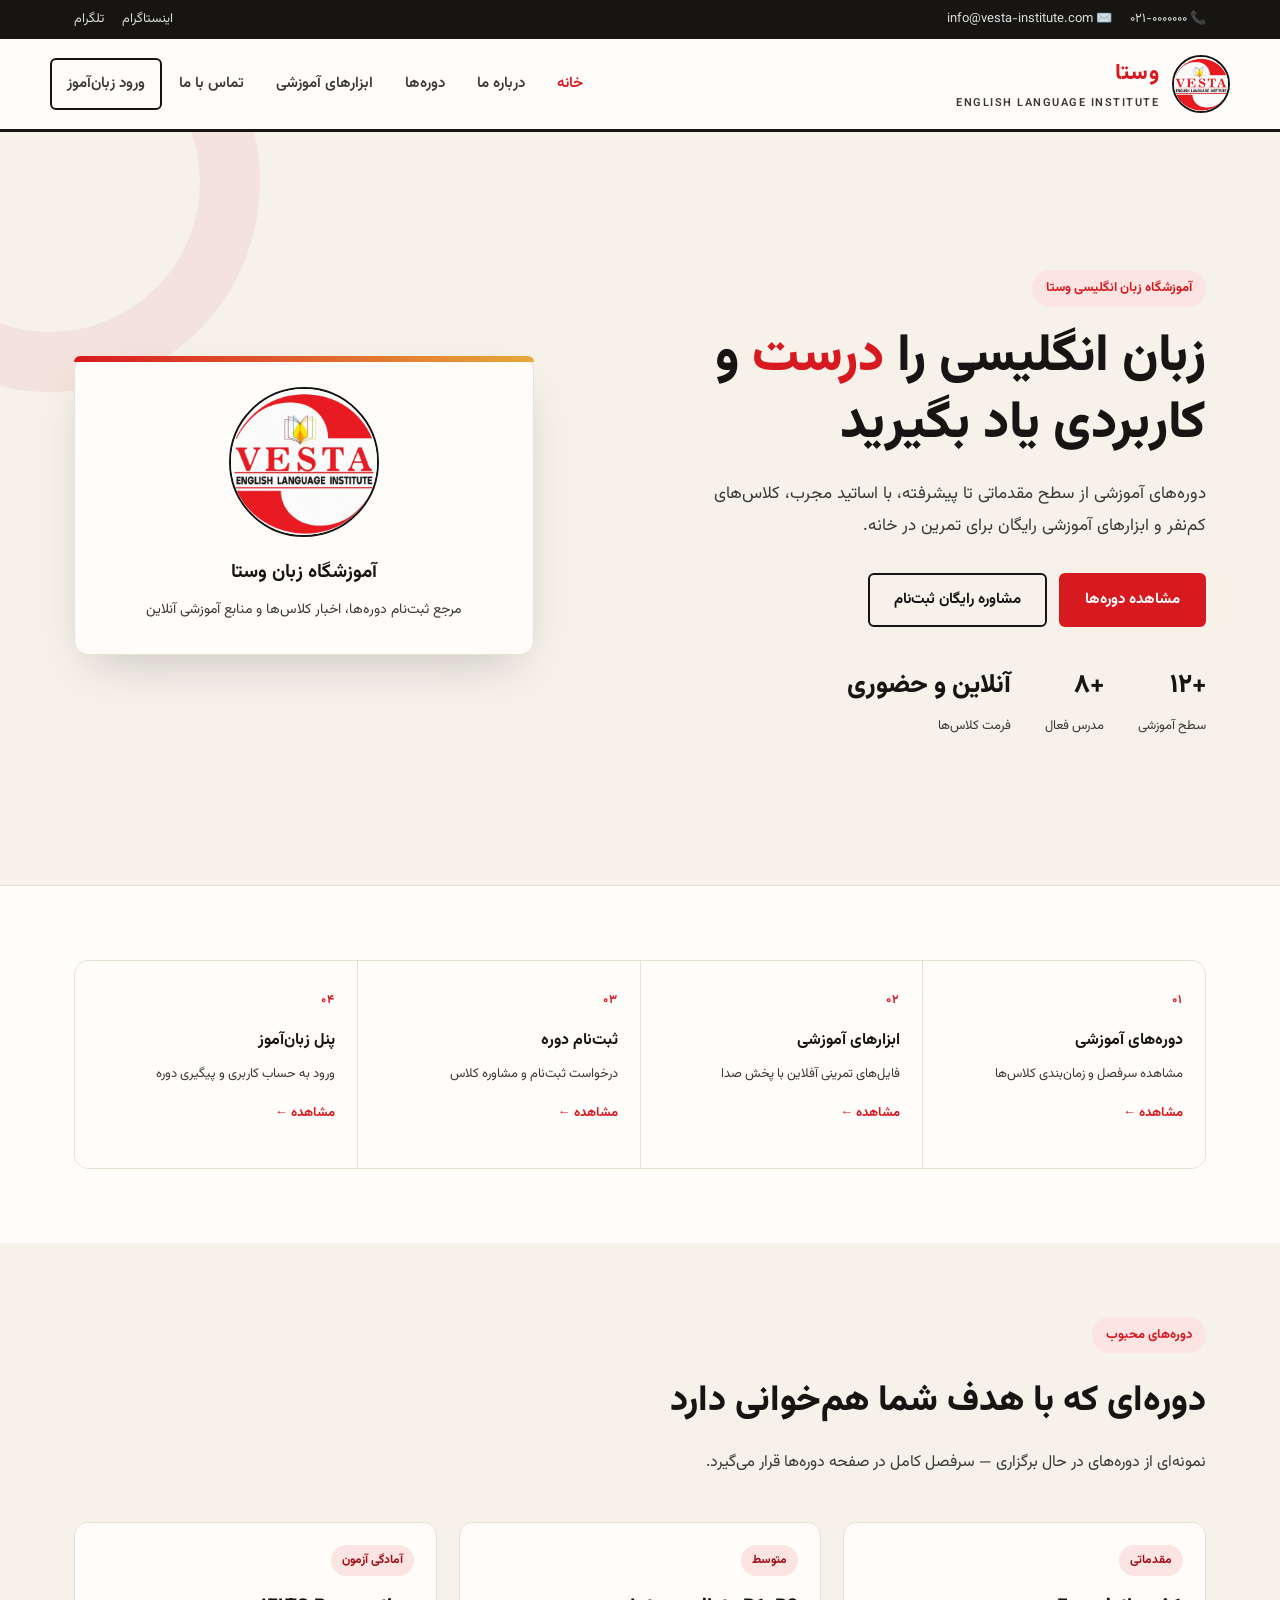
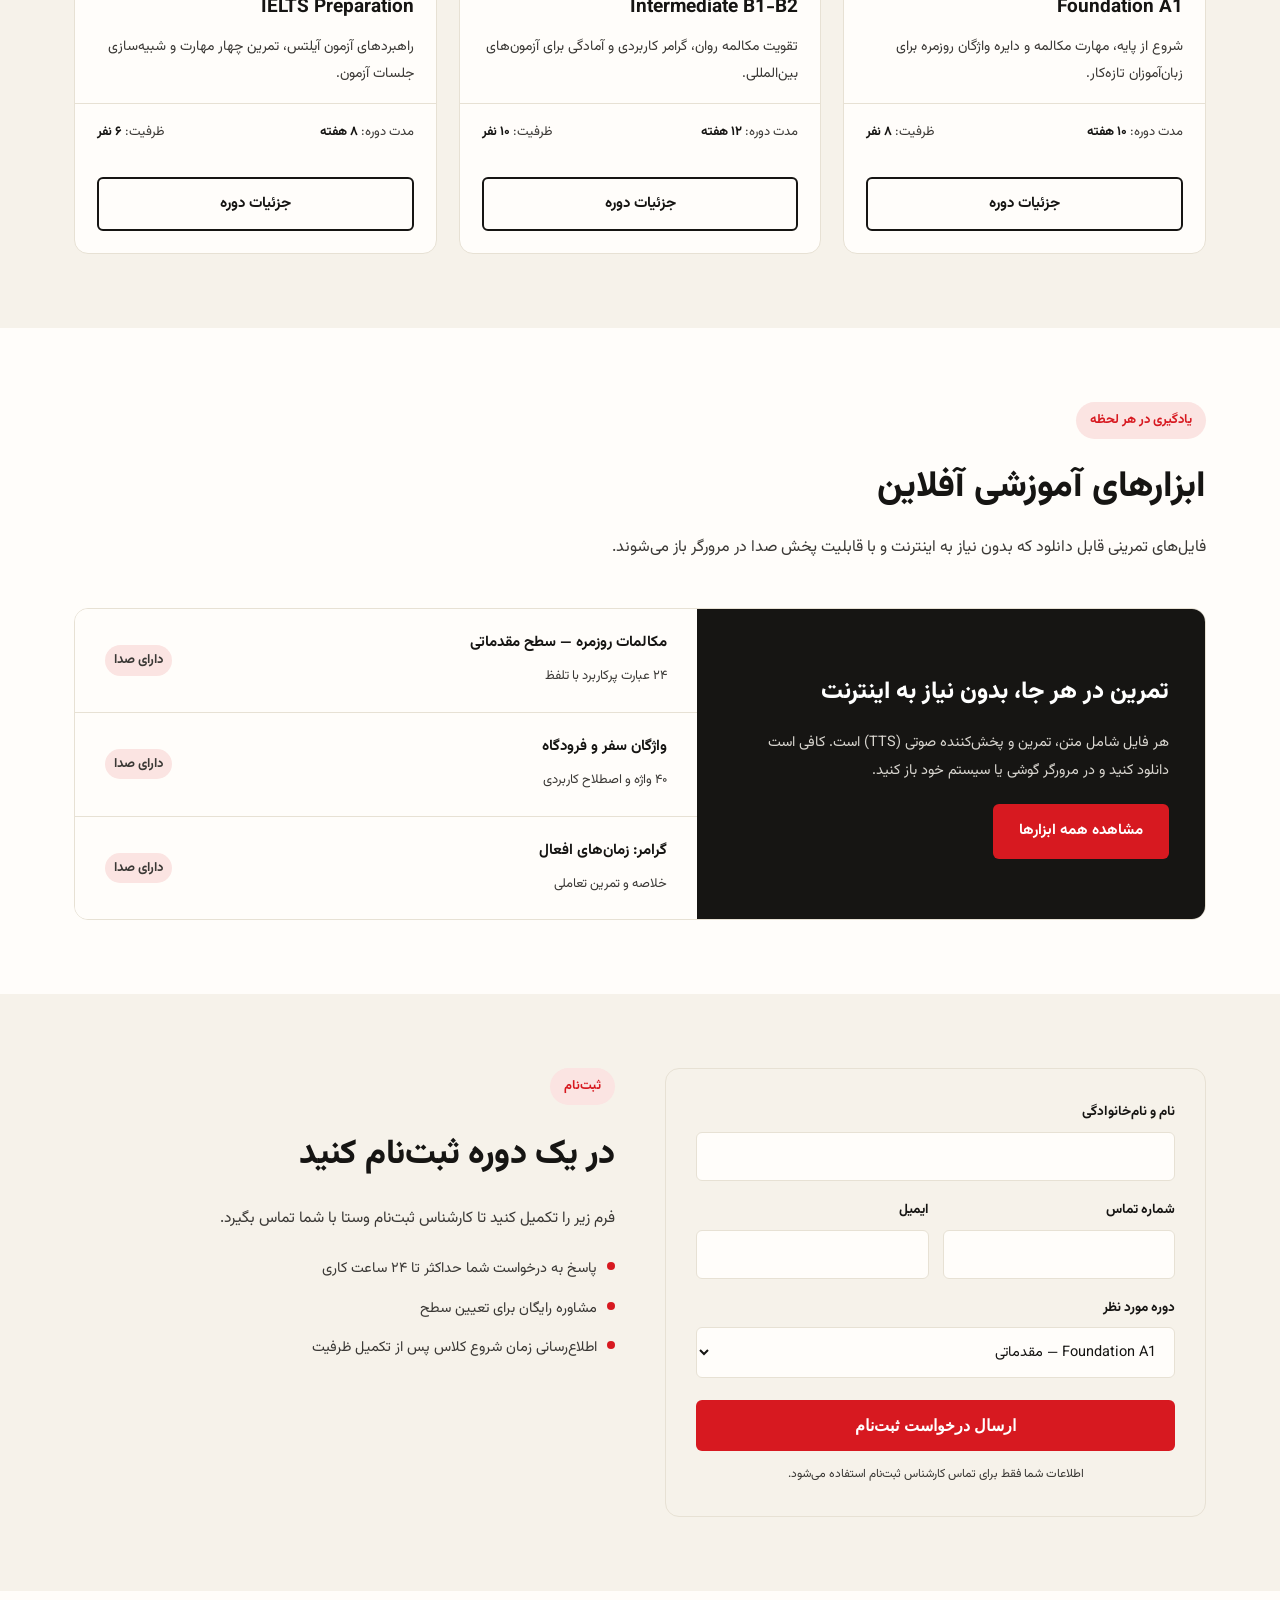
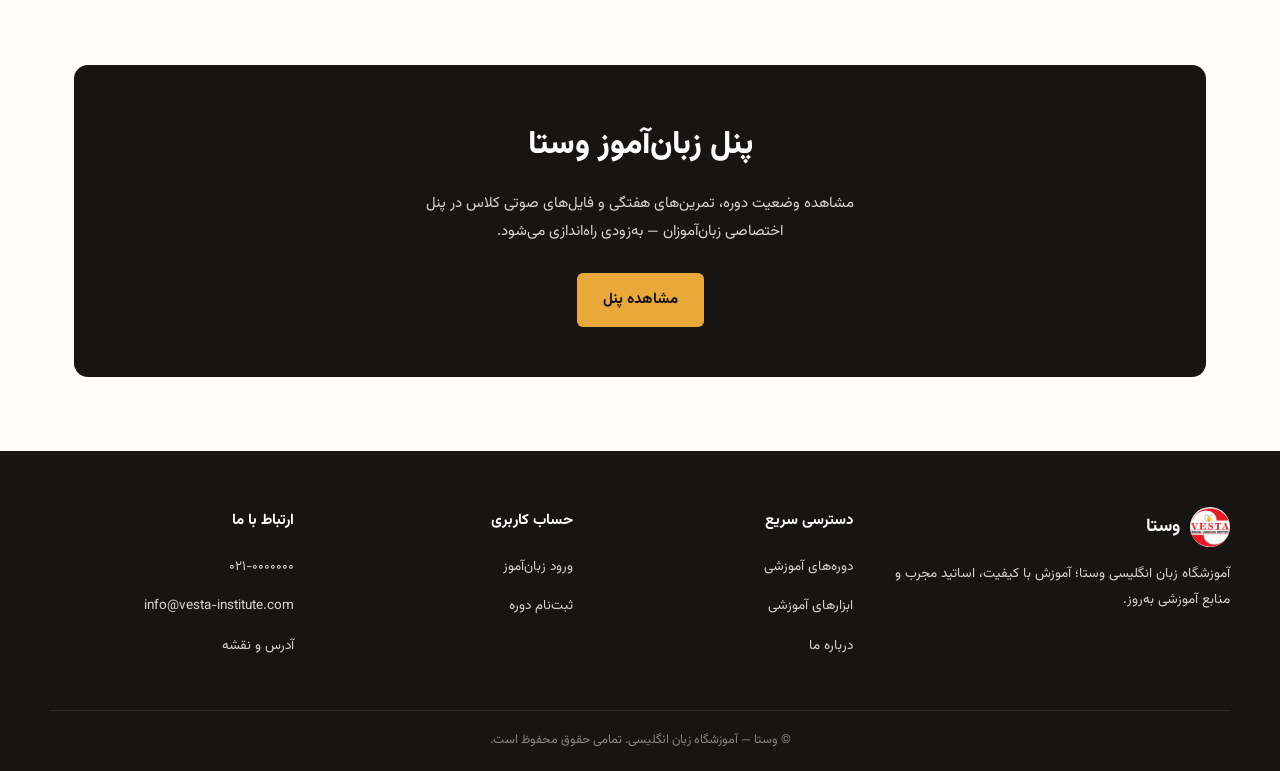
==== index.html @ 55df60be "Add files via upload" ====
<!DOCTYPE html>
<html lang="fa" dir="rtl">
<head>
<meta charset="UTF-8">
<meta name="viewport" content="width=device-width, initial-scale=1.0">
<meta name="description" content="آموزشگاه زبان وستا — دوره‌های آموزش زبان انگلیسی، کلاس‌های حضوری و آنلاین، ابزارهای آموزشی رایگان">
<title>وستا | آموزشگاه زبان انگلیسی</title>
<link rel="icon" type="image/webp" href="images/favicon.webp">
<link rel="preconnect" href="https://fonts.googleapis.com">
<link rel="preconnect" href="https://fonts.gstatic.com" crossorigin>
<link href="https://fonts.googleapis.com/css2?family=Vazirmatn:wght@400;500;600;700;800&display=swap" rel="stylesheet">
<link rel="stylesheet" href="style.css">
</head>
<body>

<div class="masthead">
  <div class="wrap">
    <div class="contact-bits">
      <a href="tel:+982100000000">📞 ۰۲۱-۰۰۰۰۰۰۰</a>
      <a href="mailto:info@vesta-institute.com">✉️ info@vesta-institute.com</a>
    </div>
    <div class="contact-bits">
      <a href="#">اینستاگرام</a>
      <a href="#">تلگرام</a>
    </div>
  </div>
</div>

<header class="site">
  <div class="wrap nav-row">
    <a class="brand" href="index.html">
      <img src="images/vesta-logo.webp" alt="نشان آموزشگاه وستا">
      <span class="brand-text">
        <strong>وستا</strong>
        <small>ENGLISH LANGUAGE INSTITUTE</small>
      </span>
    </a>

    <nav class="primary" id="primaryNav">
      <a href="index.html" class="current">خانه</a>
      <a href="about.html">درباره ما</a>
      <a href="courses.html">دوره‌ها</a>
      <a href="tools.html">ابزارهای آموزشی</a>
      <a href="contact.html">تماس با ما</a>
      <a href="login.html" class="btn btn-line">ورود زبان‌آموز</a>
    </nav>

    <button class="burger" id="burgerBtn" aria-label="باز کردن منو" aria-expanded="false">
      <span></span>
    </button>
  </div>
</header>

<main>

  <section class="hero">
    <div class="hero-ring"></div>
    <div class="wrap">
      <div class="hero-content">
        <span class="kicker">آموزشگاه زبان انگلیسی وستا</span>
        <h1>زبان انگلیسی را <em>درست</em> و کاربردی یاد بگیرید</h1>
        <p class="lead">
          دوره‌های آموزشی از سطح مقدماتی تا پیشرفته، با اساتید مجرب، کلاس‌های
          کم‌نفر و ابزارهای آموزشی رایگان برای تمرین در خانه.
        </p>
        <div class="btn-row">
          <a href="courses.html" class="btn btn-fill">مشاهده دوره‌ها</a>
          <a href="contact.html" class="btn btn-line">مشاوره رایگان ثبت‌نام</a>
        </div>
        <div class="hero-stats">
          <div><strong>+۱۲</strong><span>سطح آموزشی</span></div>
          <div><strong>+۸</strong><span>مدرس فعال</span></div>
          <div><strong>آنلاین و حضوری</strong><span>فرمت کلاس‌ها</span></div>
        </div>
      </div>

      <div class="hero-visual">
        <img src="images/vesta-logo.webp" alt="وستا">
        <h3>آموزشگاه زبان وستا</h3>
        <p>مرجع ثبت‌نام دوره‌ها، اخبار کلاس‌ها و منابع آموزشی آنلاین</p>
      </div>
    </div>
  </section>

  <section>
    <div class="wrap">
      <div class="quick-grid">
        <a href="courses.html" class="quick-card">
          <span class="num">۰۱</span>
          <strong>دوره‌های آموزشی</strong>
          <span>مشاهده سرفصل و زمان‌بندی کلاس‌ها</span>
          <span class="go">مشاهده ←</span>
        </a>
        <a href="tools.html" class="quick-card">
          <span class="num">۰۲</span>
          <strong>ابزارهای آموزشی</strong>
          <span>فایل‌های تمرینی آفلاین با پخش صدا</span>
          <span class="go">مشاهده ←</span>
        </a>
        <a href="contact.html" class="quick-card">
          <span class="num">۰۳</span>
          <strong>ثبت‌نام دوره</strong>
          <span>درخواست ثبت‌نام و مشاوره کلاس</span>
          <span class="go">مشاهده ←</span>
        </a>
        <a href="login.html" class="quick-card">
          <span class="num">۰۴</span>
          <strong>پنل زبان‌آموز</strong>
          <span>ورود به حساب کاربری و پیگیری دوره</span>
          <span class="go">مشاهده ←</span>
        </a>
      </div>
    </div>
  </section>

  <section class="alt">
    <div class="wrap">
      <div class="section-head">
        <span class="kicker">دوره‌های محبوب</span>
        <h2>دوره‌ای که با هدف شما هم‌خوانی دارد</h2>
        <p>نمونه‌ای از دوره‌های در حال برگزاری — سرفصل کامل در صفحه دوره‌ها قرار می‌گیرد.</p>
      </div>

      <div class="course-grid">
        <div class="course-card">
          <div class="course-top">
            <span class="course-level">مقدماتی</span>
            <h3>Foundation A1</h3>
            <p class="desc">شروع از پایه، مهارت مکالمه و دایره واژگان روزمره برای زبان‌آموزان تازه‌کار.</p>
          </div>
          <div class="course-meta">
            <span>مدت دوره: <strong>۱۰ هفته</strong></span>
            <span>ظرفیت: <strong>۸ نفر</strong></span>
          </div>
          <div class="course-cta"><a href="courses.html" class="btn btn-line">جزئیات دوره</a></div>
        </div>

        <div class="course-card">
          <div class="course-top">
            <span class="course-level">متوسط</span>
            <h3>Intermediate B1-B2</h3>
            <p class="desc">تقویت مکالمه روان، گرامر کاربردی و آمادگی برای آزمون‌های بین‌المللی.</p>
          </div>
          <div class="course-meta">
            <span>مدت دوره: <strong>۱۲ هفته</strong></span>
            <span>ظرفیت: <strong>۱۰ نفر</strong></span>
          </div>
          <div class="course-cta"><a href="courses.html" class="btn btn-line">جزئیات دوره</a></div>
        </div>

        <div class="course-card">
          <div class="course-top">
            <span class="course-level">آمادگی آزمون</span>
            <h3>IELTS Preparation</h3>
            <p class="desc">راهبردهای آزمون آیلتس، تمرین چهار مهارت و شبیه‌سازی جلسات آزمون.</p>
          </div>
          <div class="course-meta">
            <span>مدت دوره: <strong>۸ هفته</strong></span>
            <span>ظرفیت: <strong>۶ نفر</strong></span>
          </div>
          <div class="course-cta"><a href="courses.html" class="btn btn-line">جزئیات دوره</a></div>
        </div>
      </div>
    </div>
  </section>

  <section>
    <div class="wrap">
      <div class="section-head">
        <span class="kicker">یادگیری در هر لحظه</span>
        <h2>ابزارهای آموزشی آفلاین</h2>
        <p>فایل‌های تمرینی قابل دانلود که بدون نیاز به اینترنت و با قابلیت پخش صدا در مرورگر باز می‌شوند.</p>
      </div>

      <div class="tools-panel">
        <div class="tools-side">
          <h3>تمرین در هر جا، بدون نیاز به اینترنت</h3>
          <p>هر فایل شامل متن، تمرین و پخش‌کننده صوتی (TTS) است. کافی است دانلود کنید و در مرورگر گوشی یا سیستم خود باز کنید.</p>
          <a href="tools.html" class="btn btn-fill">مشاهده همه ابزارها</a>
        </div>
        <div class="tool-list">
          <div class="tool-row">
            <div>
              <strong>مکالمات روزمره — سطح مقدماتی</strong>
              <span>۲۴ عبارت پرکاربرد با تلفظ</span>
            </div>
            <span class="tag-audio">دارای صدا</span>
          </div>
          <div class="tool-row">
            <div>
              <strong>واژگان سفر و فرودگاه</strong>
              <span>۴۰ واژه و اصطلاح کاربردی</span>
            </div>
            <span class="tag-audio">دارای صدا</span>
          </div>
          <div class="tool-row">
            <div>
              <strong>گرامر: زمان‌های افعال</strong>
              <span>خلاصه و تمرین تعاملی</span>
            </div>
            <span class="tag-audio">دارای صدا</span>
          </div>
        </div>
      </div>
    </div>
  </section>

  <section class="alt" id="register">
    <div class="wrap">
      <div class="reg-wrap">
        <div class="reg-info">
          <span class="kicker">ثبت‌نام</span>
          <h2>در یک دوره ثبت‌نام کنید</h2>
          <p>فرم زیر را تکمیل کنید تا کارشناس ثبت‌نام وستا با شما تماس بگیرد.</p>
          <ul class="reg-points">
            <li>پاسخ به درخواست شما حداکثر تا ۲۴ ساعت کاری</li>
            <li>مشاوره رایگان برای تعیین سطح</li>
            <li>اطلاع‌رسانی زمان شروع کلاس پس از تکمیل ظرفیت</li>
          </ul>
        </div>

        <form class="reg-form" id="registerForm">
          <div class="field">
            <label for="fullname">نام و نام‌خانوادگی</label>
            <input type="text" id="fullname" name="fullname" required>
          </div>
          <div class="field-row">
            <div class="field">
              <label for="phone">شماره تماس</label>
              <input type="tel" id="phone" name="phone" required>
            </div>
            <div class="field">
              <label for="email">ایمیل</label>
              <input type="email" id="email" name="email">
            </div>
          </div>
          <div class="field">
            <label for="course">دوره مورد نظر</label>
            <select id="course" name="course">
              <option>Foundation A1 — مقدماتی</option>
              <option>Intermediate B1-B2 — متوسط</option>
              <option>IELTS Preparation — آمادگی آزمون</option>
              <option>هنوز مشخص نیست — نیاز به مشاوره دارم</option>
            </select>
          </div>
          <button type="submit" class="btn btn-fill">ارسال درخواست ثبت‌نام</button>
          <p class="form-note">اطلاعات شما فقط برای تماس کارشناس ثبت‌نام استفاده می‌شود.</p>
        </form>
      </div>
    </div>
  </section>

  <section>
    <div class="wrap">
      <div class="portal-box">
        <h2>پنل زبان‌آموز وستا</h2>
        <p>مشاهده وضعیت دوره، تمرین‌های هفتگی و فایل‌های صوتی کلاس در پنل اختصاصی زبان‌آموزان — به‌زودی راه‌اندازی می‌شود.</p>
        <a href="login.html" class="btn btn-fill">مشاهده پنل</a>
      </div>
    </div>
  </section>

</main>

<footer>
  <div class="wrap footer-grid">
    <div>
      <div class="footer-brand">
        <img src="images/vesta-logo.webp" alt="وستا">
        <strong>وستا</strong>
      </div>
      <p>آموزشگاه زبان انگلیسی وستا؛ آموزش با کیفیت، اساتید مجرب و منابع آموزشی به‌روز.</p>
    </div>
    <div>
      <h4>دسترسی سریع</h4>
      <ul>
        <li><a href="courses.html">دوره‌های آموزشی</a></li>
        <li><a href="tools.html">ابزارهای آموزشی</a></li>
        <li><a href="about.html">درباره ما</a></li>
      </ul>
    </div>
    <div>
      <h4>حساب کاربری</h4>
      <ul>
        <li><a href="login.html">ورود زبان‌آموز</a></li>
        <li><a href="contact.html#register">ثبت‌نام دوره</a></li>
      </ul>
    </div>
    <div>
      <h4>ارتباط با ما</h4>
      <ul>
        <li><a href="tel:+982100000000">۰۲۱-۰۰۰۰۰۰۰</a></li>
        <li><a href="mailto:info@vesta-institute.com">info@vesta-institute.com</a></li>
        <li><a href="contact.html">آدرس و نقشه</a></li>
      </ul>
    </div>
  </div>
  <div class="copyright">© وستا — آموزشگاه زبان انگلیسی. تمامی حقوق محفوظ است.</div>
</footer>

<script>
  const burger = document.getElementById('burgerBtn');
  const nav = document.getElementById('primaryNav');
  burger.addEventListener('click', () => {
    const isOpen = nav.classList.toggle('open');
    burger.setAttribute('aria-expanded', isOpen);
  });

  document.getElementById('registerForm').addEventListener('submit', function(e){
    e.preventDefault();
    alert('این فرم نمونه است. برای فعال‌سازی ارسال واقعی، به سرویس فرم (مثل Formspree) متصل می‌شود.');
  });
</script>

</body>
</html>
---- style.css ----
:root{
    --red:#d71920;
    --red-deep:#a10d14;
    --ink:#161513;
    --ink-soft:#3a3835;
    --paper:#fffdfa;
    --sand:#f6f2ea;
    --line:#e7e1d4;
    --gold:#e8a93a;
    --radius-s:6px;
    --radius-m:14px;
    --maxw:1180px;
  }
  *{box-sizing:border-box;margin:0;padding:0}
  html{scroll-behavior:smooth}
  body{
    font-family:'Vazirmatn',Tahoma,sans-serif;
    background:var(--paper);
    color:var(--ink);
    line-height:1.9;
    -webkit-font-smoothing:antialiased;
  }
  a{color:inherit;text-decoration:none}
  img{max-width:100%;display:block}
  ul{list-style:none}
  .wrap{max-width:var(--maxw);margin:0 auto;padding:0 24px}
  :focus-visible{outline:3px solid var(--gold);outline-offset:2px}

  /* ================= Header ================= */
  .masthead{
    background:var(--ink);
    color:#fff;
    font-size:13px;
    padding:7px 0;
  }
  .masthead .wrap{display:flex;justify-content:space-between;align-items:center;flex-wrap:wrap;gap:8px}
  .masthead a{opacity:.85}
  .masthead a:hover{opacity:1;color:var(--gold)}
  .masthead .contact-bits{display:flex;gap:18px;flex-wrap:wrap}

  header.site{
    background:var(--paper);
    border-bottom:3px solid var(--ink);
    position:sticky;top:0;z-index:100;
  }
  .nav-row{
    display:flex;align-items:center;justify-content:space-between;
    padding:14px 0;gap:20px;
  }
  .brand{display:flex;align-items:center;gap:13px}
  .brand img{
    width:58px;height:58px;border-radius:50%;
    border:2px solid var(--ink);object-fit:cover;
  }
  .brand-text strong{
    display:block;font-size:22px;font-weight:800;
    color:var(--red);letter-spacing:.5px;
  }
  .brand-text small{
    display:block;font-size:11px;font-weight:600;
    color:var(--ink-soft);letter-spacing:1.5px;
  }
  nav.primary{display:flex;align-items:center;gap:2px}
  nav.primary a{
    padding:10px 15px;font-size:15px;font-weight:600;
    color:var(--ink-soft);border-radius:var(--radius-s);
    transition:color .15s, background .15s;
  }
  nav.primary a:hover{color:var(--red);background:var(--sand)}
  nav.primary a.current{color:var(--red)}
  .btn{
    display:inline-flex;align-items:center;justify-content:center;
    padding:11px 24px;border-radius:var(--radius-s);
    font-weight:700;font-size:15px;border:2px solid transparent;
    transition:transform .15s, background .15s, color .15s, border-color .15s;
    cursor:pointer;
  }
  .btn-fill{background:var(--red);color:#fff}
  .btn-fill:hover{background:var(--red-deep);transform:translateY(-1px)}
  .btn-line{background:transparent;border-color:var(--ink);color:var(--ink)}
  .btn-line:hover{background:var(--ink);color:#fff}
  .burger{
    display:none;background:none;border:none;cursor:pointer;
    width:42px;height:42px;position:relative;
  }
  .burger span, .burger span::before, .burger span::after{
    content:'';position:absolute;right:9px;width:24px;height:2.5px;
    background:var(--ink);transition:.2s;
  }
  .burger span{top:20px}
  .burger span::before{top:-8px}
  .burger span::after{top:8px}

  /* ================= Hero ================= */
  .hero{
    position:relative;overflow:hidden;background:var(--sand);
    border-bottom:1px solid var(--line);
  }
  .hero .wrap{
    display:grid;grid-template-columns:1.15fr .85fr;gap:50px;
    align-items:center;padding:64px 24px 70px;
  }
  .hero-ring{
    position:absolute;left:-160px;top:-160px;width:420px;height:420px;
    border-radius:50%;border:60px solid rgba(215,25,32,.07);
  }
  .kicker{
    display:inline-block;font-size:13px;font-weight:700;color:var(--red);
    background:#fbe4e2;padding:6px 14px;border-radius:30px;margin-bottom:18px;
  }
  h1{
    font-size:clamp(32px,4.6vw,52px);font-weight:800;line-height:1.28;
    color:var(--ink);margin-bottom:20px;
  }
  h1 em{color:var(--red);font-style:normal}
  .hero p.lead{
    font-size:17px;color:var(--ink-soft);max-width:520px;margin-bottom:30px;
  }
  .hero .btn-row{display:flex;gap:12px;flex-wrap:wrap;margin-bottom:34px}
  .hero-stats{display:flex;gap:34px;flex-wrap:wrap}
  .hero-stats div strong{display:block;font-size:26px;font-weight:800;color:var(--ink)}
  .hero-stats div span{font-size:13px;color:var(--ink-soft)}

  .hero-visual{
    background:var(--paper);border:1px solid var(--line);
    border-radius:var(--radius-m);padding:30px;
    box-shadow:0 20px 50px -20px rgba(20,20,20,.25);
    position:relative;
  }
  .hero-visual::before{
    content:'';position:absolute;inset:-1px -1px auto -1px;height:6px;
    background:linear-gradient(90deg,var(--red),var(--gold));
    border-radius:var(--radius-m) var(--radius-m) 0 0;
  }
  .hero-visual img{width:150px;margin:0 auto 18px;border-radius:50%;border:2px solid var(--ink)}
  .hero-visual h3{text-align:center;font-size:19px;margin-bottom:6px}
  .hero-visual p{text-align:center;font-size:14px;color:var(--ink-soft)}

  /* ================= Section shell ================= */
  section{padding:74px 0}
  .section-head{max-width:640px;margin-bottom:44px}
  .section-head .kicker{margin-bottom:14px}
  .section-head h2{font-size:clamp(26px,3.2vw,36px);font-weight:800;margin-bottom:12px}
  .section-head p{color:var(--ink-soft);font-size:16px}
  .alt{background:var(--sand)}

  /* ================= Quick links ================= */
  .quick-grid{display:grid;grid-template-columns:repeat(4,1fr);gap:1px;background:var(--line);border:1px solid var(--line);border-radius:var(--radius-m);overflow:hidden}
  .quick-card{background:var(--paper);padding:28px 22px;transition:background .15s}
  .quick-card:hover{background:var(--sand)}
  .quick-card .num{font-size:12px;font-weight:700;color:var(--red);letter-spacing:1px;margin-bottom:14px;display:block}
  .quick-card strong{display:block;font-size:16px;margin-bottom:6px}
  .quick-card span{font-size:13px;color:var(--ink-soft);display:block;margin-bottom:14px}
  .quick-card .go{font-size:13px;font-weight:700;color:var(--red)}

  /* ================= Courses ================= */
  .course-grid{display:grid;grid-template-columns:repeat(3,1fr);gap:22px}
  .course-card{
    border:1px solid var(--line);border-radius:var(--radius-m);
    overflow:hidden;background:var(--paper);display:flex;flex-direction:column;
  }
  .course-top{padding:22px 22px 0}
  .course-level{
    display:inline-block;font-size:12px;font-weight:700;color:var(--red-deep);
    background:#fbe4e2;padding:4px 11px;border-radius:20px;margin-bottom:14px;
  }
  .course-card h3{font-size:19px;margin-bottom:8px}
  .course-card p.desc{font-size:14px;color:var(--ink-soft);margin-bottom:16px}
  .course-meta{
    display:flex;justify-content:space-between;font-size:13px;
    color:var(--ink-soft);padding:16px 22px;border-top:1px solid var(--line);margin-top:auto;
  }
  .course-meta strong{color:var(--ink)}
  .course-cta{padding:16px 22px 22px}
  .course-cta .btn{width:100%}

  /* ================= Offline tools ================= */
  .tools-panel{
    display:grid;grid-template-columns:.9fr 1.1fr;gap:0;
    border:1px solid var(--line);border-radius:var(--radius-m);overflow:hidden;
  }
  .tools-side{
    background:var(--ink);color:#fff;padding:44px 36px;
    display:flex;flex-direction:column;justify-content:center;
  }
  .tools-side h3{font-size:24px;margin-bottom:14px;font-weight:800}
  .tools-side p{font-size:14.5px;color:#d8d5cf;margin-bottom:20px}
  .tools-side .btn-fill{align-self:flex-start}
  .tool-list{background:var(--paper)}
  .tool-row{
    display:flex;align-items:center;justify-content:space-between;
    padding:20px 30px;border-bottom:1px solid var(--line);gap:16px;
  }
  .tool-row:last-child{border-bottom:none}
  .tool-row strong{display:block;font-size:15px;margin-bottom:4px}
  .tool-row span{font-size:13px;color:var(--ink-soft)}
  .tag-audio{
    font-size:11px;font-weight:700;color:var(--red-deep);background:#fbe4e2;
    padding:3px 9px;border-radius:20px;flex-shrink:0;
  }
  .dl-btn{
    flex-shrink:0;font-size:13px;font-weight:700;color:var(--ink);
    border:2px solid var(--ink);border-radius:var(--radius-s);padding:8px 16px;
  }
  .dl-btn:hover{background:var(--ink);color:#fff}

  /* ================= Registration ================= */
  .reg-wrap{display:grid;grid-template-columns:1fr 1fr;gap:50px;align-items:start;direction:ltr}
  .reg-wrap > *{direction:rtl}
  .reg-info h2{font-size:clamp(26px,3.2vw,34px);font-weight:800;margin-bottom:16px}
  .reg-info p{color:var(--ink-soft);margin-bottom:22px;font-size:15.5px}
  .reg-points li{
    display:flex;gap:10px;font-size:14.5px;color:var(--ink-soft);
    margin-bottom:12px;align-items:flex-start;
  }
  .reg-points li::before{
    content:'';flex-shrink:0;width:8px;height:8px;border-radius:50%;
    background:var(--red);margin-top:7px;
  }
  form.reg-form{
    background:var(--sand);border:1px solid var(--line);
    border-radius:var(--radius-m);padding:30px;
  }
  .field{margin-bottom:16px}
  .field label{display:block;font-size:13.5px;font-weight:700;margin-bottom:7px}
  .field input, .field select{
    width:100%;padding:12px 14px;border:1.5px solid var(--line);
    border-radius:var(--radius-s);font-family:inherit;font-size:14.5px;
    background:var(--paper);color:var(--ink);
  }
  .field input:focus, .field select:focus{border-color:var(--red)}
  .field-row{display:grid;grid-template-columns:1fr 1fr;gap:14px}
  form.reg-form .btn{width:100%;margin-top:6px;font-size:16px;padding:14px}
  .form-note{font-size:12px;color:var(--ink-soft);text-align:center;margin-top:12px}

  /* ================= Portal preview ================= */
  .portal-box{
    background:var(--ink);color:#fff;border-radius:var(--radius-m);
    padding:50px 40px;text-align:center;
  }
  .portal-box h2{font-size:clamp(24px,3vw,32px);font-weight:800;margin-bottom:14px}
  .portal-box p{color:#d8d5cf;max-width:480px;margin:0 auto 26px;font-size:15px}
  .portal-box .btn-fill{background:var(--gold);color:var(--ink)}
  .portal-box .btn-fill:hover{background:#d4952d}

  /* ================= Footer ================= */
  footer{background:var(--ink);color:#d8d5cf;margin-top:0}
  .footer-grid{
    display:grid;grid-template-columns:1.4fr 1fr 1fr 1fr;gap:36px;
    padding:56px 0 40px;border-bottom:1px solid #2c2a26;
  }
  .footer-grid h4{color:#fff;font-size:15px;margin-bottom:16px}
  .footer-grid ul li{margin-bottom:9px}
  .footer-grid a{font-size:13.5px}
  .footer-grid a:hover{color:var(--gold)}
  .footer-brand{display:flex;align-items:center;gap:10px;margin-bottom:14px}
  .footer-brand img{width:40px;height:40px;border-radius:50%}
  .footer-brand strong{color:#fff;font-size:18px}
  .footer-grid p{font-size:13.5px;line-height:1.9}
  .copyright{
    text-align:center;padding:18px 0;font-size:12.5px;color:#8a877f;
  }

  /* ================= Mobile ================= */
  @media (max-width:960px){
    .masthead{display:none}
    nav.primary{
      position:fixed;inset:0 0 0 auto;width:78%;max-width:320px;
      background:var(--paper);flex-direction:column;align-items:stretch;
      padding:90px 20px 20px;gap:4px;box-shadow:-10px 0 40px rgba(0,0,0,.15);
      transform:translateX(100%);transition:transform .25s;z-index:99;
    }
    nav.primary.open{transform:translateX(0)}
    nav.primary a{padding:14px;font-size:16px}
    .burger{display:block}
    .hero .wrap{grid-template-columns:1fr;padding:44px 20px 50px}
    .hero-ring{display:none}
    .hero-stats{justify-content:space-between}
    .quick-grid{grid-template-columns:1fr 1fr}
    .course-grid{grid-template-columns:1fr}
    .tools-panel{grid-template-columns:1fr}
    .reg-wrap{grid-template-columns:1fr}
    .field-row{grid-template-columns:1fr}
    .footer-grid{grid-template-columns:1fr 1fr;padding:44px 0 30px}
  }
  @media (max-width:560px){
    .wrap{padding:0 18px}
    .nav-row{padding:11px 0}
    .brand img{width:48px;height:48px}
    .brand-text strong{font-size:18px}
    .brand-text small{font-size:9.5px}
    .quick-grid{grid-template-columns:1fr}
    .hero-stats{gap:20px}
    .footer-grid{grid-template-columns:1fr}
  }

  /* ================= Page header (inner pages) ================= */
  .page-header{
    background:var(--ink);color:#fff;padding:56px 0 44px;position:relative;overflow:hidden;
  }
  .page-header::before{
    content:'';position:absolute;left:-120px;top:-120px;width:320px;height:320px;
    border-radius:50%;border:50px solid rgba(255,255,255,.05);
  }
  .breadcrumb{font-size:13px;color:#b9b6ae;margin-bottom:14px}
  .breadcrumb a:hover{color:var(--gold)}
  .page-header h1{color:#fff;font-size:clamp(28px,4vw,42px);margin-bottom:10px}
  .page-header p{color:#cfccc4;max-width:560px;font-size:15.5px}

  /* ================= Filters (courses page) ================= */
  .filter-row{display:flex;gap:10px;flex-wrap:wrap;margin-bottom:36px}
  .filter-chip{
    padding:9px 18px;border-radius:30px;border:1.5px solid var(--line);
    font-size:13.5px;font-weight:600;color:var(--ink-soft);background:var(--paper);
    cursor:pointer;transition:.15s;
  }
  .filter-chip:hover{border-color:var(--red)}
  .filter-chip.active{background:var(--ink);border-color:var(--ink);color:#fff}

  .course-grid-full{display:grid;grid-template-columns:repeat(2,1fr);gap:22px}
  .course-card.full .course-top{padding-top:26px}
  .course-syllabus{padding:0 22px 18px;font-size:13.5px;color:var(--ink-soft)}
  .course-syllabus li{position:relative;padding-right:16px;margin-bottom:7px}
  .course-syllabus li::before{content:'—';position:absolute;right:0;color:var(--red)}
  .capacity-bar{
    height:6px;background:var(--line);border-radius:10px;overflow:hidden;margin:10px 22px 0;
  }
  .capacity-bar span{display:block;height:100%;background:var(--red)}
  .capacity-label{font-size:12px;color:var(--ink-soft);padding:6px 22px 0}

  /* ================= About page ================= */
  .value-grid{display:grid;grid-template-columns:repeat(3,1fr);gap:22px}
  .value-card{padding:26px;border:1px solid var(--line);border-radius:var(--radius-m)}
  .value-card .ic{font-size:26px;margin-bottom:12px}
  .value-card h3{font-size:17px;margin-bottom:8px}
  .value-card p{font-size:14px;color:var(--ink-soft)}

  .team-grid{display:grid;grid-template-columns:repeat(4,1fr);gap:20px}
  .team-card{text-align:center}
  .team-card img{
    width:100%;aspect-ratio:1;object-fit:cover;border-radius:var(--radius-m);
    margin-bottom:12px;border:1px solid var(--line);
  }
  .team-card strong{display:block;font-size:15px}
  .team-card span{font-size:13px;color:var(--ink-soft)}

  .timeline{border-right:2px solid var(--line);padding-right:26px;display:grid;gap:26px}
  .timeline-item{position:relative}
  .timeline-item::before{
    content:'';position:absolute;right:-32px;top:4px;width:12px;height:12px;
    border-radius:50%;background:var(--red);border:3px solid var(--paper);
  }
  .timeline-item strong{display:block;color:var(--red);font-size:13px;margin-bottom:4px}
  .timeline-item p{font-size:14.5px;color:var(--ink-soft)}

  /* ================= Contact page ================= */
  .contact-grid{display:grid;grid-template-columns:.9fr 1.1fr;gap:40px;direction:ltr}
  .contact-grid > *{direction:rtl}
  .contact-card{
    border:1px solid var(--line);border-radius:var(--radius-m);padding:22px;
    display:flex;gap:16px;align-items:flex-start;margin-bottom:14px;
  }
  .contact-card .ic{
    width:44px;height:44px;border-radius:50%;background:var(--sand);
    display:flex;align-items:center;justify-content:center;font-size:19px;flex-shrink:0;
  }
  .contact-card strong{display:block;font-size:15px;margin-bottom:4px}
  .contact-card span, .contact-card a{font-size:13.5px;color:var(--ink-soft);display:block}
  .map-box{
    border-radius:var(--radius-m);overflow:hidden;border:1px solid var(--line);height:220px;
  }

  /* ================= Tools page ================= */
  .tool-grid{display:grid;grid-template-columns:repeat(3,1fr);gap:20px}
  .tool-card{border:1px solid var(--line);border-radius:var(--radius-m);padding:24px;display:flex;flex-direction:column}
  .tool-card .ic{font-size:24px;margin-bottom:14px}
  .tool-card h3{font-size:16.5px;margin-bottom:8px}
  .tool-card p{font-size:13.5px;color:var(--ink-soft);margin-bottom:16px;flex-grow:1}
  .tool-card .meta-line{display:flex;justify-content:space-between;font-size:12px;color:var(--ink-soft);margin-bottom:14px;padding-top:14px;border-top:1px solid var(--line)}
  .tool-card .btn{width:100%}
  .howto-strip{display:grid;grid-template-columns:repeat(3,1fr);gap:20px;margin-top:16px}
  .howto-step{text-align:center;padding:20px}
  .howto-step .n{
    width:36px;height:36px;border-radius:50%;background:var(--ink);color:#fff;
    display:flex;align-items:center;justify-content:center;font-weight:800;font-size:15px;
    margin:0 auto 12px;
  }
  .howto-step p{font-size:13.5px;color:var(--ink-soft)}

  /* ================= Login page ================= */
  .login-shell{
    min-height:calc(100vh - 260px);display:flex;align-items:center;justify-content:center;
    padding:60px 20px;background:var(--sand);
  }
  .login-card{
    background:var(--paper);border:1px solid var(--line);border-radius:var(--radius-m);
    padding:40px 36px;width:100%;max-width:400px;box-shadow:0 20px 50px -25px rgba(20,20,20,.3);
    position:relative;
  }
  .login-card::before{
    content:'';position:absolute;inset:-1px -1px auto -1px;height:5px;
    background:linear-gradient(90deg,var(--red),var(--gold));border-radius:var(--radius-m) var(--radius-m) 0 0;
  }
  .login-card img{width:64px;height:64px;border-radius:50%;margin:0 auto 16px;border:2px solid var(--ink)}
  .login-card h2{text-align:center;font-size:21px;margin-bottom:6px}
  .login-card p.sub{text-align:center;font-size:13.5px;color:var(--ink-soft);margin-bottom:26px}
  .login-card .btn{width:100%;margin-top:6px}
  .login-alt{text-align:center;font-size:13px;color:var(--ink-soft);margin-top:18px}
  .login-alt a{color:var(--red);font-weight:700}
  .divider-or{display:flex;align-items:center;gap:12px;margin:20px 0;font-size:12px;color:var(--ink-soft)}
  .divider-or::before,.divider-or::after{content:'';flex:1;height:1px;background:var(--line)}

  @media (max-width:960px){
    .course-grid-full{grid-template-columns:1fr}
    .value-grid{grid-template-columns:1fr 1fr}
    .team-grid{grid-template-columns:1fr 1fr}
    .contact-grid{grid-template-columns:1fr}
    .tool-grid{grid-template-columns:1fr 1fr}
    .howto-strip{grid-template-columns:1fr}
  }
  @media (max-width:560px){
    .value-grid{grid-template-columns:1fr}
    .team-grid{grid-template-columns:1fr 1fr}
    .tool-grid{grid-template-columns:1fr}
  }
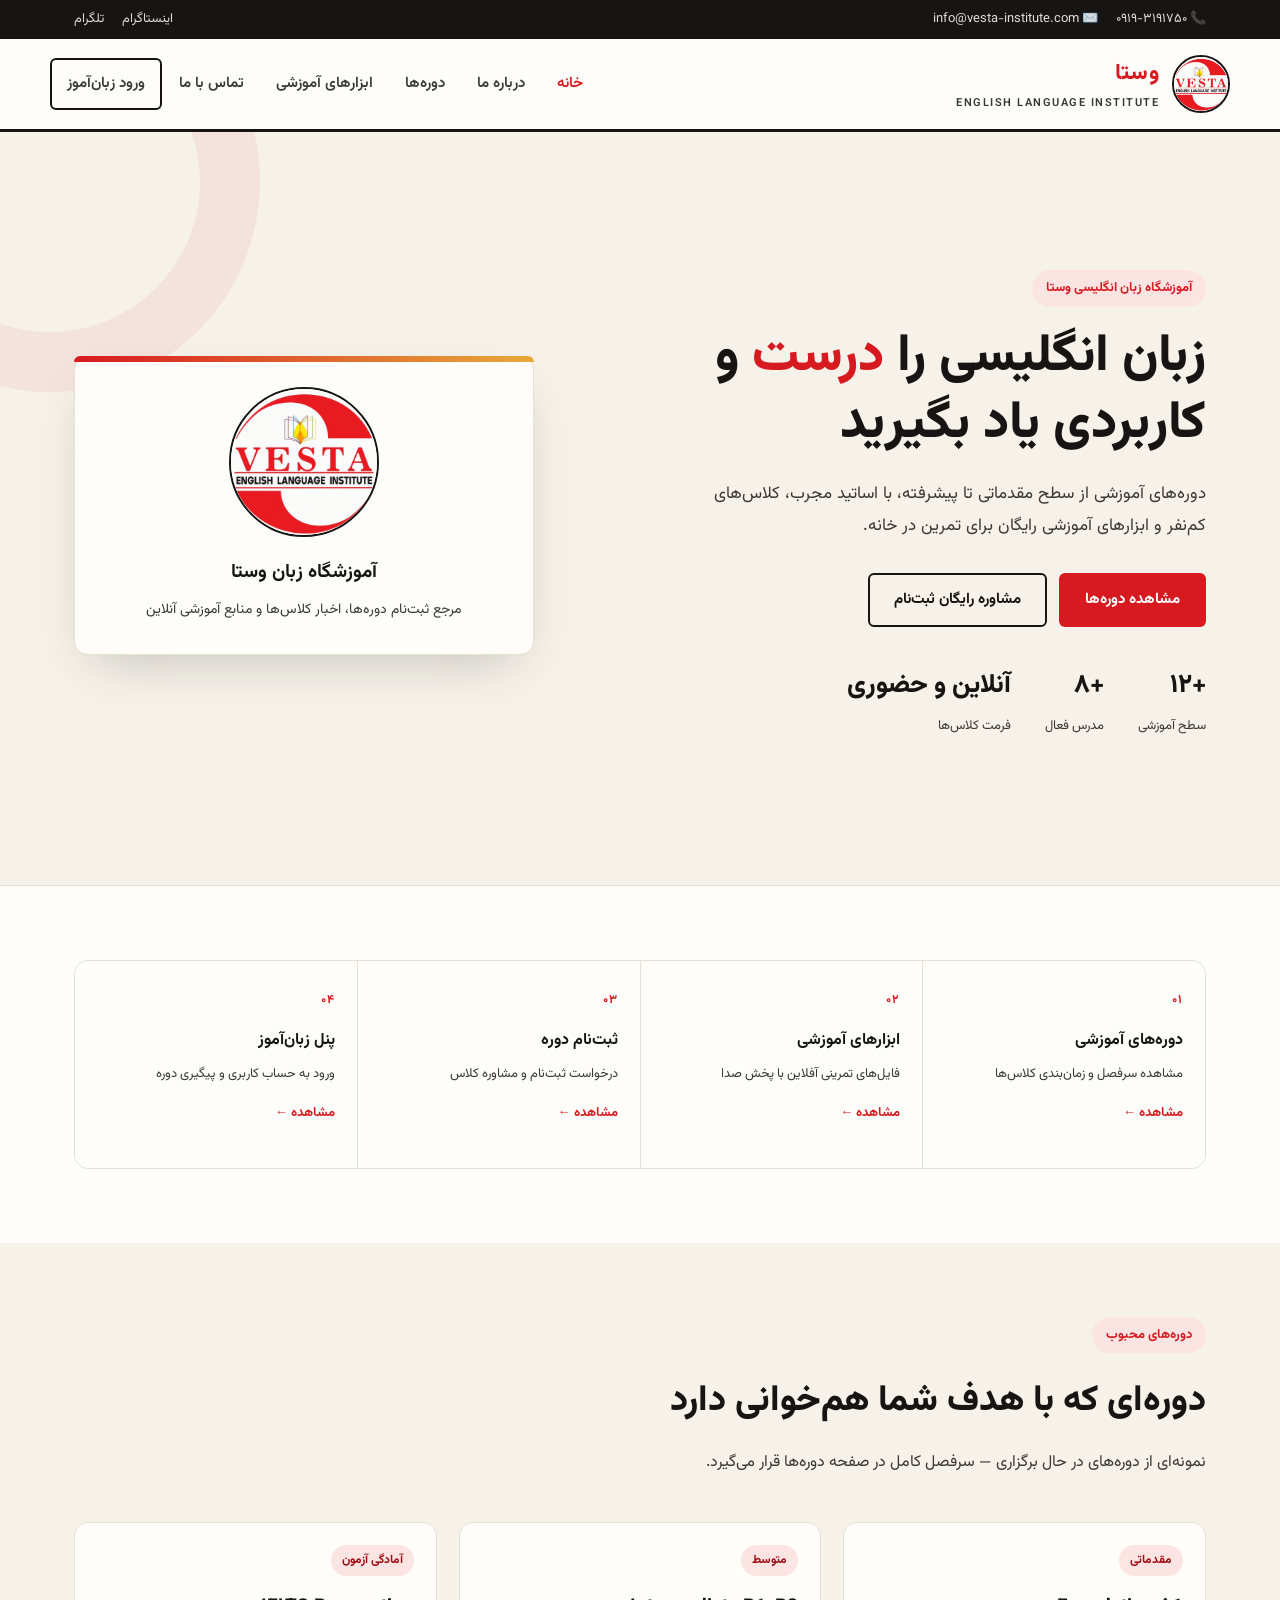
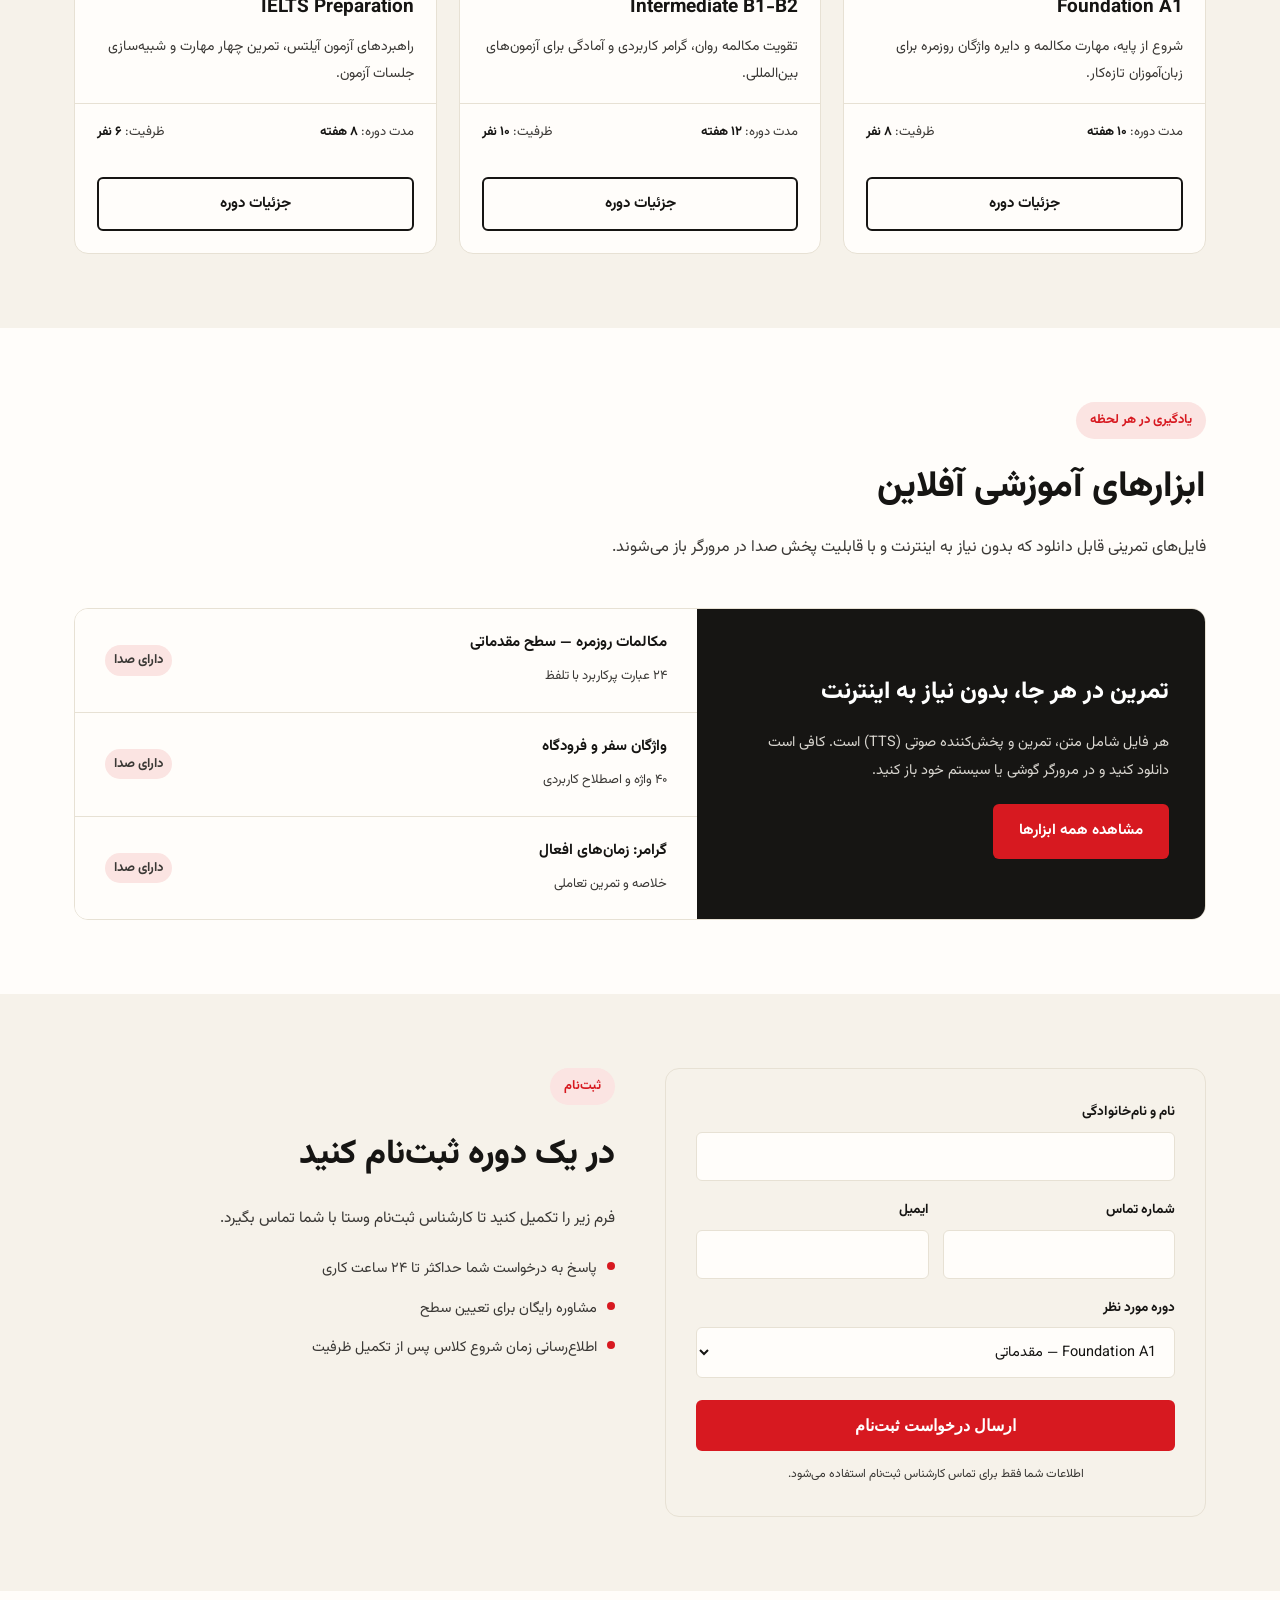
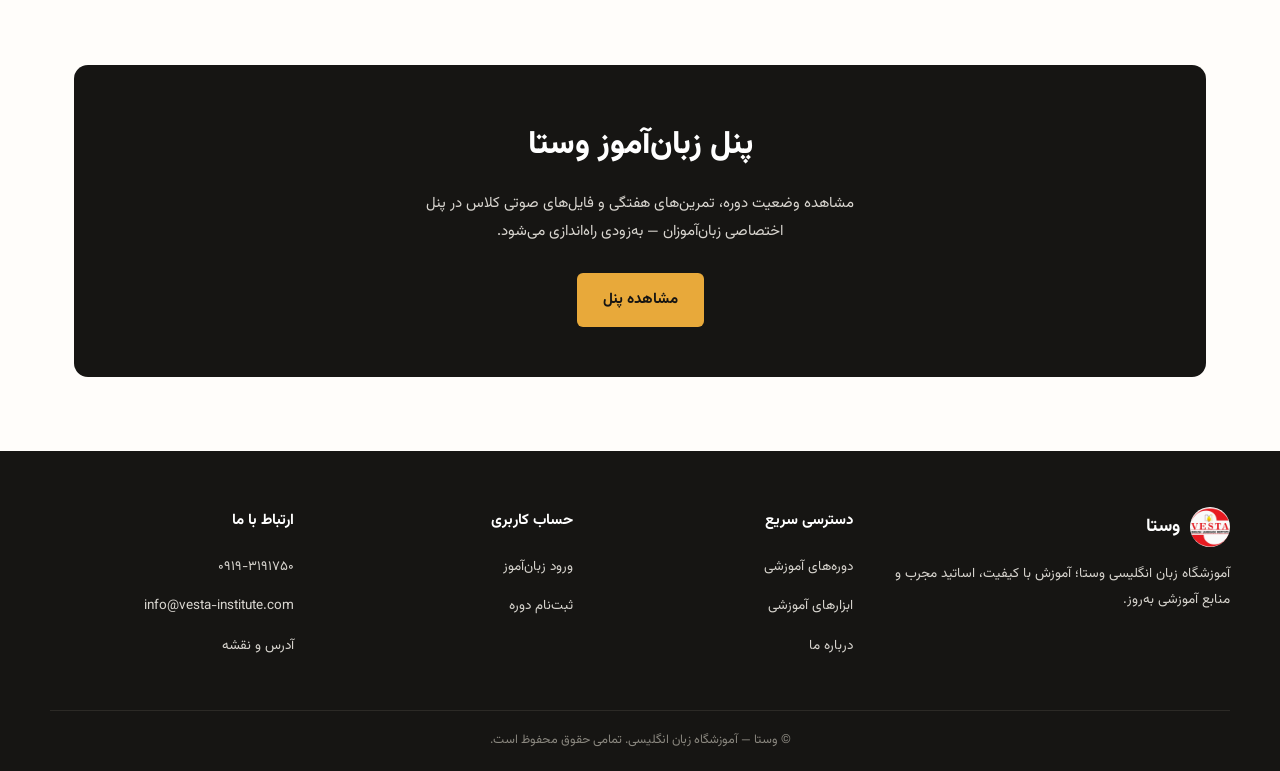
==== commit 509750ef: "Add files via upload" ====
--- a/index.html
+++ b/index.html
@@ -16,7 +16,7 @@
 <div class="masthead">
   <div class="wrap">
     <div class="contact-bits">
-      <a href="tel:+982100000000">📞 ۰۲۱-۰۰۰۰۰۰۰</a>
+      <a href="tel:+989193191750">📞 ۰۹۱۹-۳۱۹۱۷۵۰</a>
       <a href="mailto:info@vesta-institute.com">✉️ info@vesta-institute.com</a>
     </div>
     <div class="contact-bits">
@@ -289,7 +289,7 @@
     <div>
       <h4>ارتباط با ما</h4>
       <ul>
-        <li><a href="tel:+982100000000">۰۲۱-۰۰۰۰۰۰۰</a></li>
+        <li><a href="tel:+989193191750">۰۹۱۹-۳۱۹۱۷۵۰</a></li>
         <li><a href="mailto:info@vesta-institute.com">info@vesta-institute.com</a></li>
         <li><a href="contact.html">آدرس و نقشه</a></li>
       </ul>
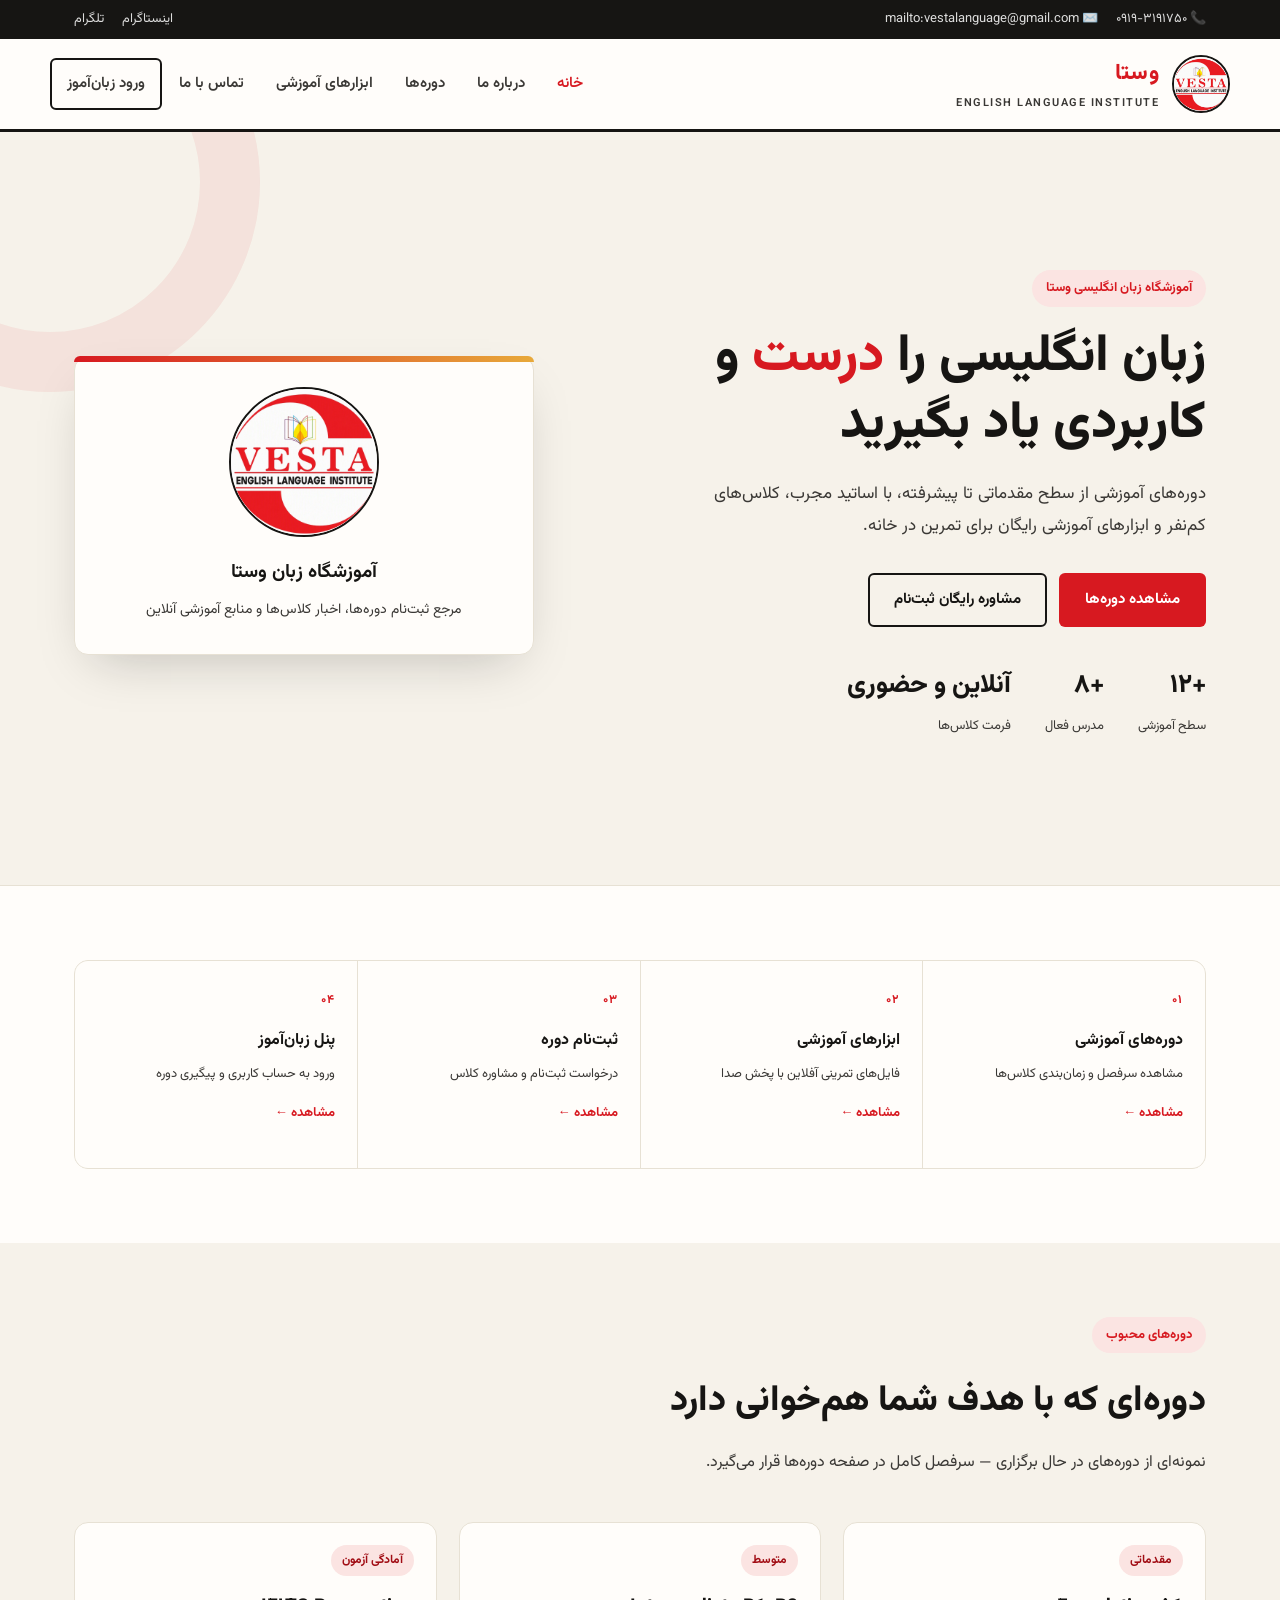
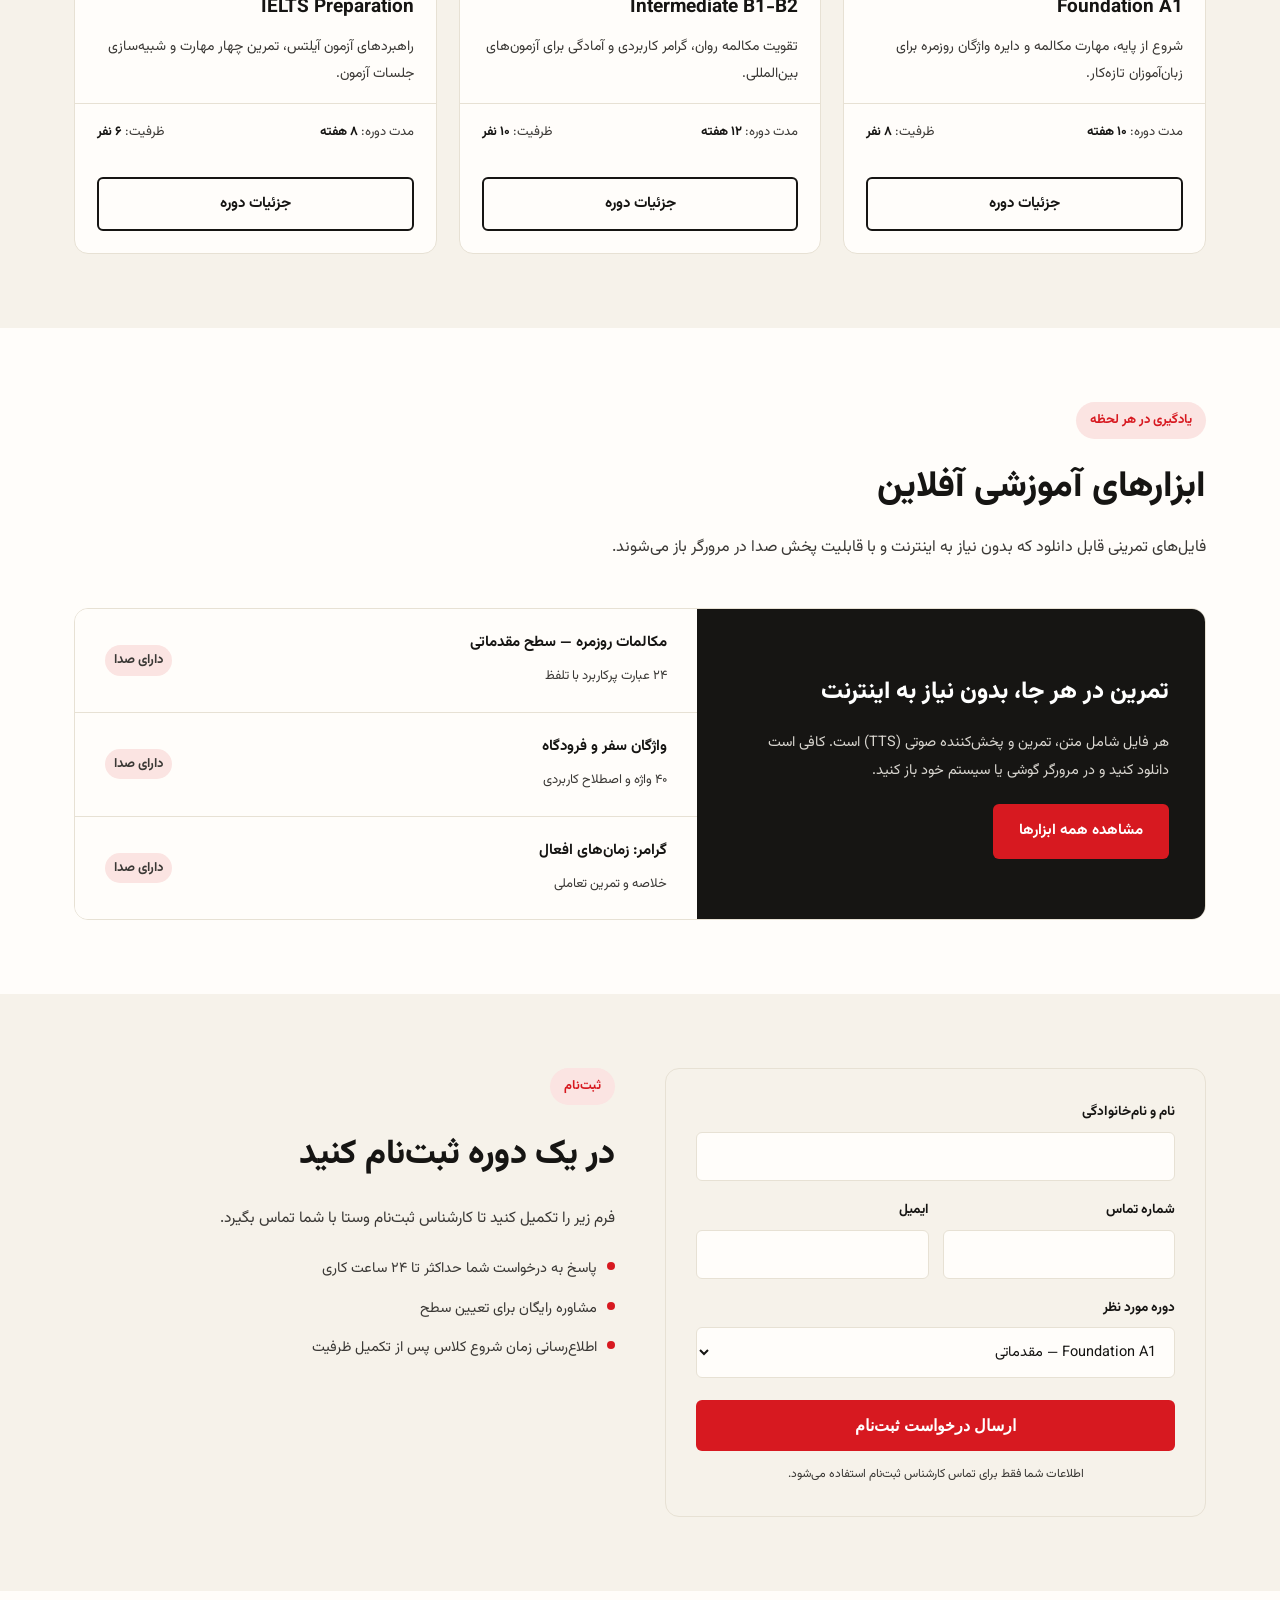
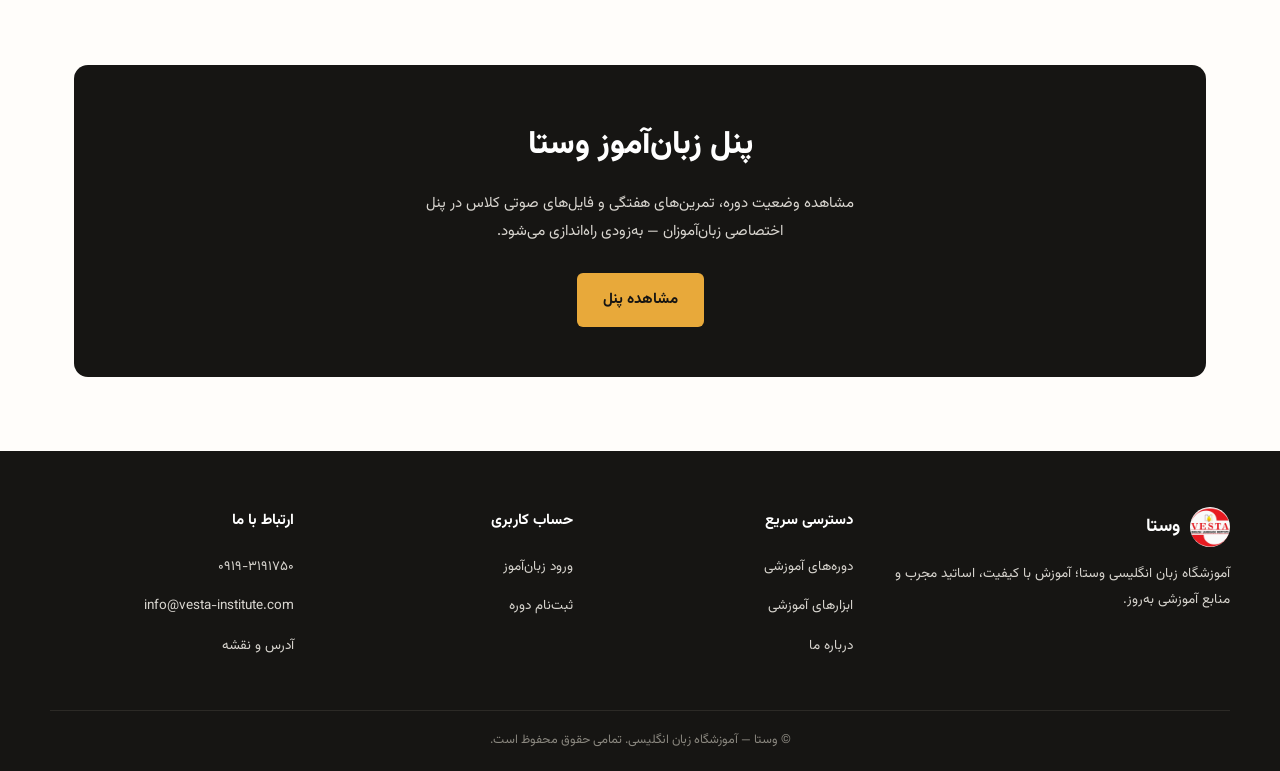
==== commit 947794b9: "Add files via upload" ====
--- a/index.html
+++ b/index.html
@@ -17,7 +17,7 @@
   <div class="wrap">
     <div class="contact-bits">
       <a href="tel:+989193191750">📞 ۰۹۱۹-۳۱۹۱۷۵۰</a>
-      <a href="mailto:info@vesta-institute.com">✉️ info@vesta-institute.com</a>
+      <a href="mailto:info@vesta-institute.com">✉️ mailto:vestalanguage@gmail.com</a>
     </div>
     <div class="contact-bits">
       <a href="#">اینستاگرام</a>
@@ -290,7 +290,7 @@
       <h4>ارتباط با ما</h4>
       <ul>
         <li><a href="tel:+989193191750">۰۹۱۹-۳۱۹۱۷۵۰</a></li>
-        <li><a href="mailto:info@vesta-institute.com">info@vesta-institute.com</a></li>
+        <li><a href="mailto:mailto:vestalanguage@gmail.com">info@vesta-institute.com</a></li>
         <li><a href="contact.html">آدرس و نقشه</a></li>
       </ul>
     </div>
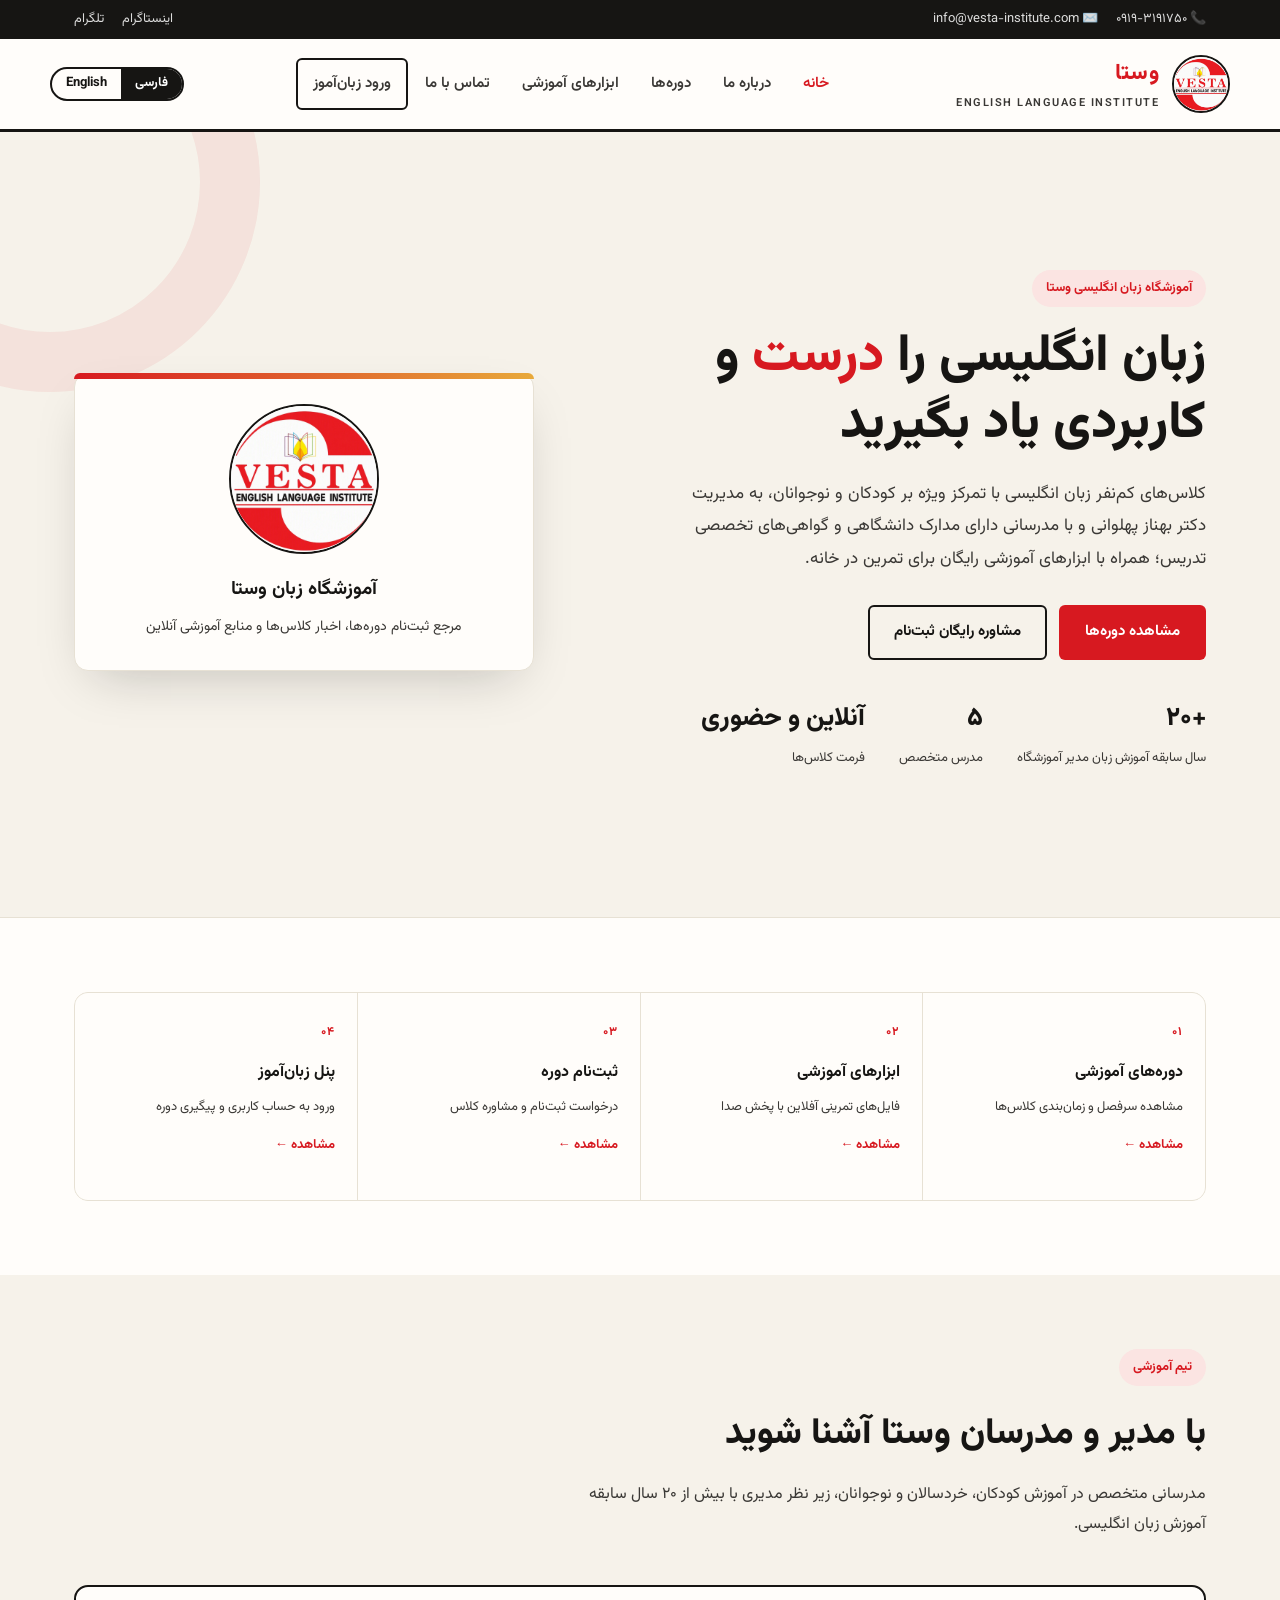
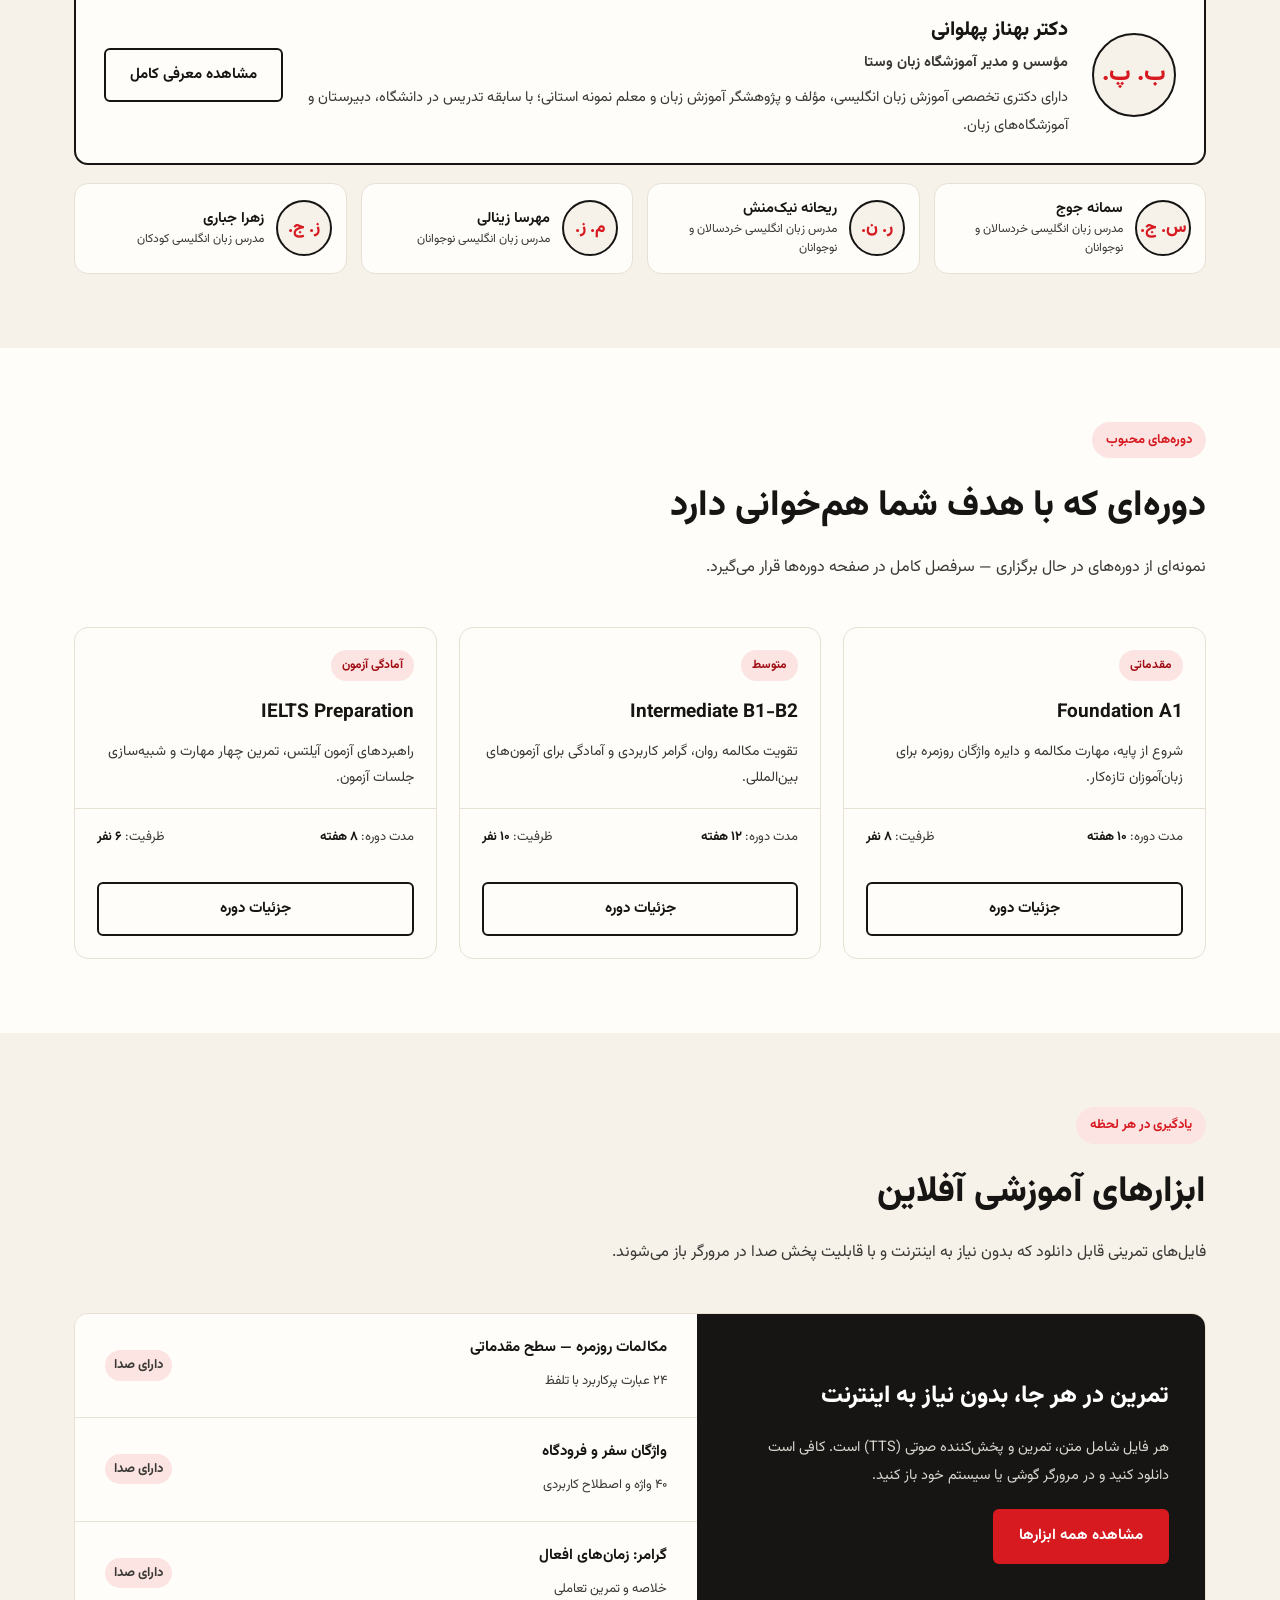
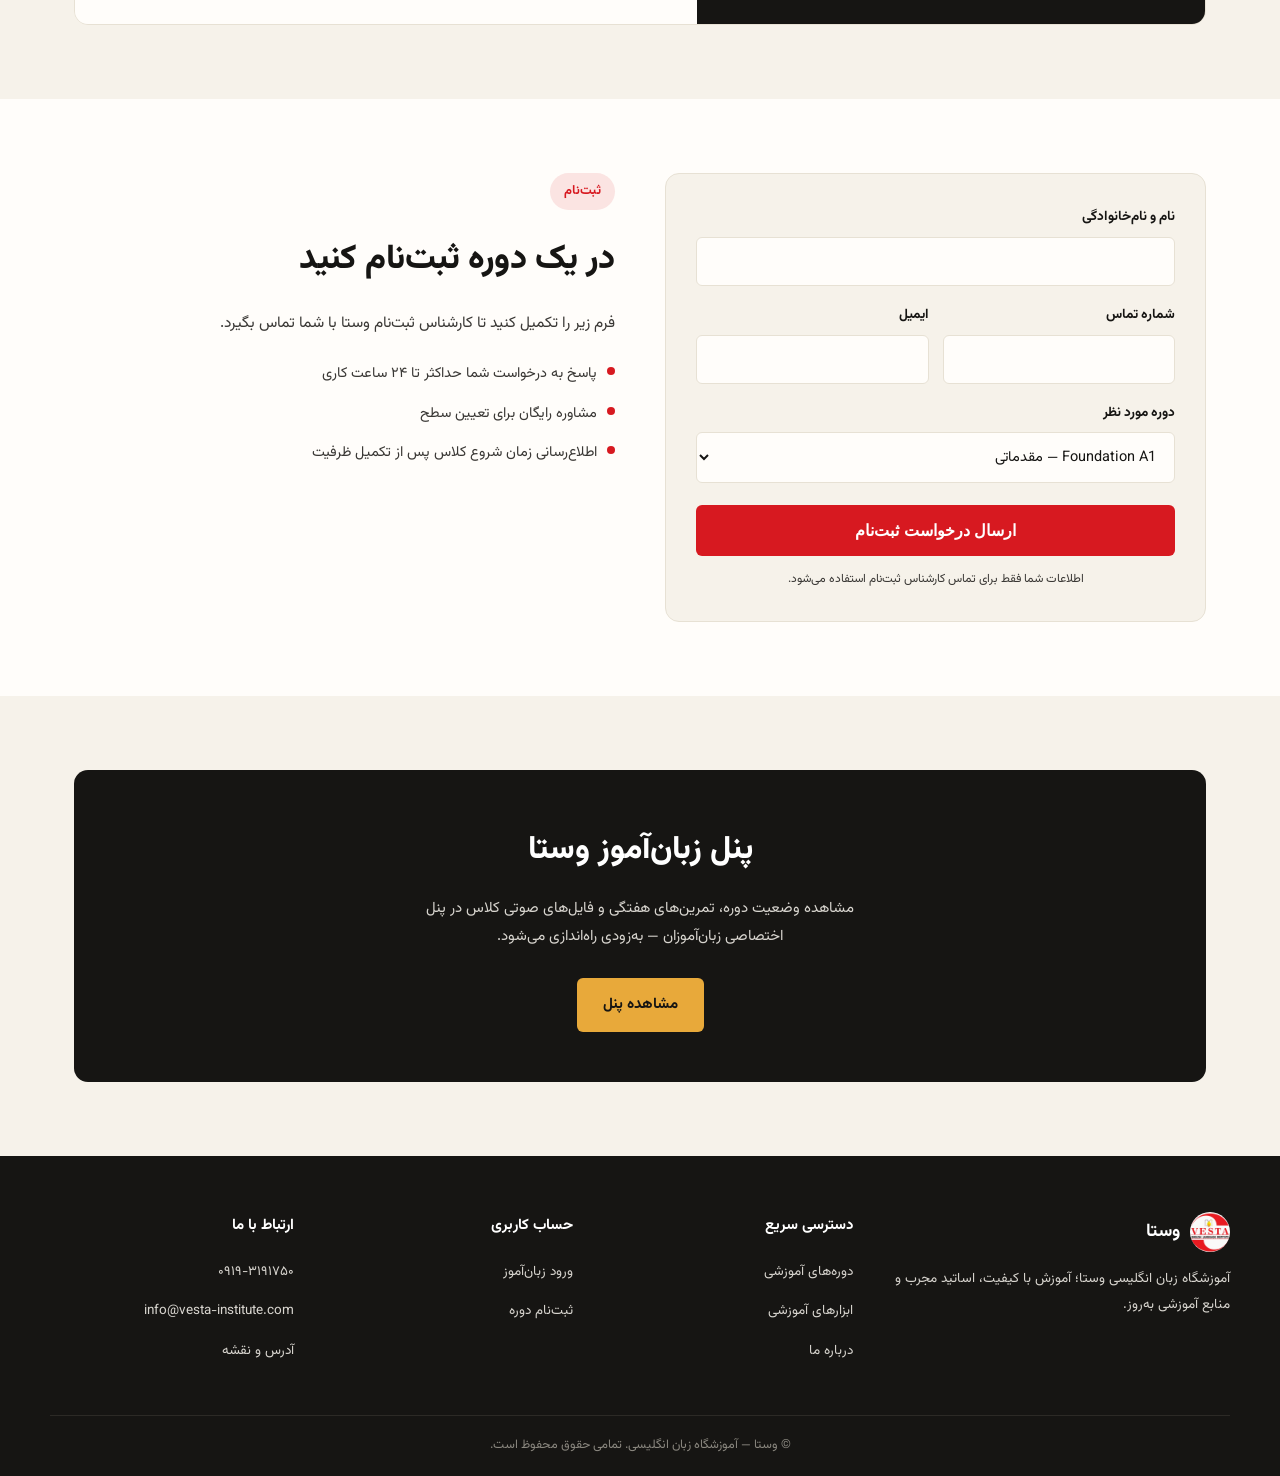
==== commit 318b720b: "Add files via upload" ====
--- a/index.html
+++ b/index.html
@@ -3,12 +3,12 @@
 <head>
 <meta charset="UTF-8">
 <meta name="viewport" content="width=device-width, initial-scale=1.0">
-<meta name="description" content="آموزشگاه زبان وستا — دوره‌های آموزش زبان انگلیسی، کلاس‌های حضوری و آنلاین، ابزارهای آموزشی رایگان">
-<title>وستا | آموزشگاه زبان انگلیسی</title>
+<meta name="description" content="آموزشگاه زبان وستا — دوره‌های آموزش زبان انگلیسی، کلاس‌های حضوری و آنلاین، ابزارهای آموزشی رایگان" data-i18n-attr="content:k1">
+<title data-i18n="k5">وستا | آموزشگاه زبان انگلیسی</title>
 <link rel="icon" type="image/webp" href="images/favicon.webp">
 <link rel="preconnect" href="https://fonts.googleapis.com">
 <link rel="preconnect" href="https://fonts.gstatic.com" crossorigin>
-<link href="https://fonts.googleapis.com/css2?family=Vazirmatn:wght@400;500;600;700;800&display=swap" rel="stylesheet">
+<link href="https://fonts.googleapis.com/css2?family=Inter:wght@400;500;600;700;800&family=Vazirmatn:wght@400;500;600;700;800&display=swap" rel="stylesheet">
 <link rel="stylesheet" href="style.css">
 </head>
 <body>
@@ -16,12 +16,12 @@
 <div class="masthead">
   <div class="wrap">
     <div class="contact-bits">
-      <a href="tel:+989193191750">📞 ۰۹۱۹-۳۱۹۱۷۵۰</a>
-      <a href="mailto:info@vesta-institute.com">✉️ mailto:vestalanguage@gmail.com</a>
+      <a href="tel:+989193191750" data-i18n="k6">📞 ۰۹۱۹-۳۱۹۱۷۵۰</a>
+      <a href="mailto:info@vesta-institute.com">✉️ info@vesta-institute.com</a>
     </div>
     <div class="contact-bits">
-      <a href="#">اینستاگرام</a>
-      <a href="#">تلگرام</a>
+      <a href="#" data-i18n="k7">اینستاگرام</a>
+      <a href="#" data-i18n="k8">تلگرام</a>
     </div>
   </div>
 </div>
@@ -29,25 +29,27 @@
 <header class="site">
   <div class="wrap nav-row">
     <a class="brand" href="index.html">
-      <img src="images/vesta-logo.webp" alt="نشان آموزشگاه وستا">
+      <img src="images/vesta-logo.webp" alt="نشان آموزشگاه وستا" data-i18n-attr="alt:k2">
       <span class="brand-text">
-        <strong>وستا</strong>
+        <strong data-i18n="k4">وستا</strong>
         <small>ENGLISH LANGUAGE INSTITUTE</small>
       </span>
     </a>
-
     <nav class="primary" id="primaryNav">
-      <a href="index.html" class="current">خانه</a>
-      <a href="about.html">درباره ما</a>
-      <a href="courses.html">دوره‌ها</a>
-      <a href="tools.html">ابزارهای آموزشی</a>
-      <a href="contact.html">تماس با ما</a>
-      <a href="login.html" class="btn btn-line">ورود زبان‌آموز</a>
+      <a href="index.html" class="current" data-i18n="k9">خانه</a>
+      <a href="about.html" data-i18n="k10">درباره ما</a>
+      <a href="courses.html" data-i18n="k11">دوره‌ها</a>
+      <a href="tools.html" data-i18n="k12">ابزارهای آموزشی</a>
+      <a href="contact.html" data-i18n="k13">تماس با ما</a>
+      <a href="login.html" class="btn btn-line" data-i18n="k14">ورود زبان‌آموز</a>
     </nav>
-
-    <button class="burger" id="burgerBtn" aria-label="باز کردن منو" aria-expanded="false">
-      <span></span>
-    </button>
+    <div class="nav-tools">
+      <div class="lang-switch" role="group" aria-label="Language / زبان">
+        <button type="button" data-lang="fa" lang="fa">فارسی</button>
+        <button type="button" data-lang="en" lang="en">English</button>
+      </div>
+      <button class="burger" id="burgerBtn" aria-label="باز کردن منو" aria-expanded="false" data-i18n-attr="aria-label:k3"><span></span></button>
+    </div>
   </div>
 </header>
 
@@ -57,27 +59,25 @@
     <div class="hero-ring"></div>
     <div class="wrap">
       <div class="hero-content">
-        <span class="kicker">آموزشگاه زبان انگلیسی وستا</span>
-        <h1>زبان انگلیسی را <em>درست</em> و کاربردی یاد بگیرید</h1>
-        <p class="lead">
-          دوره‌های آموزشی از سطح مقدماتی تا پیشرفته، با اساتید مجرب، کلاس‌های
-          کم‌نفر و ابزارهای آموزشی رایگان برای تمرین در خانه.
-        </p>
+        <span class="kicker" data-i18n="k15">آموزشگاه زبان انگلیسی وستا</span>
+        <h1 data-i18n="k16">زبان انگلیسی را <em>درست</em> و کاربردی یاد بگیرید</h1>
+        <p class="lead" data-i18n="k17">کلاس‌های کم‌نفر زبان انگلیسی با تمرکز ویژه بر کودکان و نوجوانان، به مدیریت دکتر بهناز پهلوانی
+          و با مدرسانی دارای مدارک دانشگاهی و گواهی‌های تخصصی تدریس؛ همراه با ابزارهای آموزشی رایگان برای تمرین در خانه.</p>
         <div class="btn-row">
-          <a href="courses.html" class="btn btn-fill">مشاهده دوره‌ها</a>
-          <a href="contact.html" class="btn btn-line">مشاوره رایگان ثبت‌نام</a>
+          <a href="courses.html" class="btn btn-fill" data-i18n="k18">مشاهده دوره‌ها</a>
+          <a href="contact.html" class="btn btn-line" data-i18n="k19">مشاوره رایگان ثبت‌نام</a>
         </div>
         <div class="hero-stats">
-          <div><strong>+۱۲</strong><span>سطح آموزشی</span></div>
-          <div><strong>+۸</strong><span>مدرس فعال</span></div>
-          <div><strong>آنلاین و حضوری</strong><span>فرمت کلاس‌ها</span></div>
+          <div><strong data-i18n="k20">+۲۰</strong><span data-i18n="k21">سال سابقه آموزش زبان مدیر آموزشگاه</span></div>
+          <div><strong data-i18n="k22">۵</strong><span data-i18n="k23">مدرس متخصص</span></div>
+          <div><strong data-i18n="k24">آنلاین و حضوری</strong><span data-i18n="k25">فرمت کلاس‌ها</span></div>
         </div>
       </div>
 
       <div class="hero-visual">
-        <img src="images/vesta-logo.webp" alt="وستا">
-        <h3>آموزشگاه زبان وستا</h3>
-        <p>مرجع ثبت‌نام دوره‌ها، اخبار کلاس‌ها و منابع آموزشی آنلاین</p>
+        <img src="images/vesta-logo.webp" alt="وستا" data-i18n-attr="alt:k4">
+        <h3 data-i18n="k26">آموزشگاه زبان وستا</h3>
+        <p data-i18n="k27">مرجع ثبت‌نام دوره‌ها، اخبار کلاس‌ها و منابع آموزشی آنلاین</p>
       </div>
     </div>
   </section>
@@ -86,28 +86,28 @@
     <div class="wrap">
       <div class="quick-grid">
         <a href="courses.html" class="quick-card">
-          <span class="num">۰۱</span>
-          <strong>دوره‌های آموزشی</strong>
-          <span>مشاهده سرفصل و زمان‌بندی کلاس‌ها</span>
-          <span class="go">مشاهده ←</span>
+          <span class="num" data-i18n="k28">۰۱</span>
+          <strong data-i18n="k29">دوره‌های آموزشی</strong>
+          <span data-i18n="k30">مشاهده سرفصل و زمان‌بندی کلاس‌ها</span>
+          <span class="go" data-i18n="k31">مشاهده ←</span>
         </a>
         <a href="tools.html" class="quick-card">
-          <span class="num">۰۲</span>
-          <strong>ابزارهای آموزشی</strong>
-          <span>فایل‌های تمرینی آفلاین با پخش صدا</span>
-          <span class="go">مشاهده ←</span>
+          <span class="num" data-i18n="k32">۰۲</span>
+          <strong data-i18n="k12">ابزارهای آموزشی</strong>
+          <span data-i18n="k33">فایل‌های تمرینی آفلاین با پخش صدا</span>
+          <span class="go" data-i18n="k31">مشاهده ←</span>
         </a>
         <a href="contact.html" class="quick-card">
-          <span class="num">۰۳</span>
-          <strong>ثبت‌نام دوره</strong>
-          <span>درخواست ثبت‌نام و مشاوره کلاس</span>
-          <span class="go">مشاهده ←</span>
+          <span class="num" data-i18n="k34">۰۳</span>
+          <strong data-i18n="k35">ثبت‌نام دوره</strong>
+          <span data-i18n="k36">درخواست ثبت‌نام و مشاوره کلاس</span>
+          <span class="go" data-i18n="k31">مشاهده ←</span>
         </a>
         <a href="login.html" class="quick-card">
-          <span class="num">۰۴</span>
-          <strong>پنل زبان‌آموز</strong>
-          <span>ورود به حساب کاربری و پیگیری دوره</span>
-          <span class="go">مشاهده ←</span>
+          <span class="num" data-i18n="k37">۰۴</span>
+          <strong data-i18n="k38">پنل زبان‌آموز</strong>
+          <span data-i18n="k39">ورود به حساب کاربری و پیگیری دوره</span>
+          <span class="go" data-i18n="k31">مشاهده ←</span>
         </a>
       </div>
     </div>
@@ -116,146 +116,173 @@
   <section class="alt">
     <div class="wrap">
       <div class="section-head">
-        <span class="kicker">دوره‌های محبوب</span>
-        <h2>دوره‌ای که با هدف شما هم‌خوانی دارد</h2>
-        <p>نمونه‌ای از دوره‌های در حال برگزاری — سرفصل کامل در صفحه دوره‌ها قرار می‌گیرد.</p>
+        <span class="kicker" data-i18n="k40">تیم آموزشی</span>
+        <h2 data-i18n="k41">با مدیر و مدرسان وستا آشنا شوید</h2>
+        <p data-i18n="k42">مدرسانی متخصص در آموزش کودکان، خردسالان و نوجوانان، زیر نظر مدیری با بیش از ۲۰ سال سابقه آموزش زبان انگلیسی.</p>
+      </div>
+
+      <div class="director-strip">
+        <div class="avatar md"><span data-i18n="k43">ب. پ.</span><img src="images/teachers/behnaz-pahlavani.webp" alt="" loading="lazy" onerror="this.remove()"></div>
+        <div class="ds-text">
+          <h3 data-i18n="k44">دکتر بهناز پهلوانی</h3>
+          <p class="profile-role" data-i18n="k45">مؤسس و مدیر آموزشگاه زبان وستا</p>
+          <p data-i18n="k46">دارای دکتری تخصصی آموزش زبان انگلیسی، مؤلف و پژوهشگر آموزش زبان و معلم نمونه استانی؛ با سابقه تدریس در دانشگاه، دبیرستان و آموزشگاه‌های زبان.</p>
+        </div>
+        <a href="about.html#behnaz-pahlavani" class="btn btn-line" data-i18n="k47">مشاهده معرفی کامل</a>
+      </div>
+
+      <div class="mini-team">
+        <a class="mini-card" href="about.html#samaneh-jooj"><div class="avatar sm"><span data-i18n="k48">س. ج.</span><img src="images/teachers/samaneh-jooj.webp" alt="" loading="lazy" onerror="this.remove()"></div><span><strong data-i18n="k49">سمانه جوج</strong><small data-i18n="k50">مدرس زبان انگلیسی خردسالان و نوجوانان</small></span></a>
+        <a class="mini-card" href="about.html#reyhaneh-nikmanesh"><div class="avatar sm"><span data-i18n="k51">ر. ن.</span><img src="images/teachers/reyhaneh-nikmanesh.webp" alt="" loading="lazy" onerror="this.remove()"></div><span><strong data-i18n="k52">ریحانه نیک‌منش</strong><small data-i18n="k50">مدرس زبان انگلیسی خردسالان و نوجوانان</small></span></a>
+        <a class="mini-card" href="about.html#mehrsa-zeinali"><div class="avatar sm"><span data-i18n="k53">م. ز.</span><img src="images/teachers/mehrsa-zeinali.webp" alt="" loading="lazy" onerror="this.remove()"></div><span><strong data-i18n="k54">مهرسا زینالی</strong><small data-i18n="k55">مدرس زبان انگلیسی نوجوانان</small></span></a>
+        <a class="mini-card" href="about.html#zahra-jabari"><div class="avatar sm"><span data-i18n="k56">ز. ج.</span><img src="images/teachers/zahra-jabari.webp" alt="" loading="lazy" onerror="this.remove()"></div><span><strong data-i18n="k57">زهرا جباری</strong><small data-i18n="k58">مدرس زبان انگلیسی کودکان</small></span></a>
+      </div>
+    </div>
+  </section>
+
+  <section>
+    <div class="wrap">
+      <div class="section-head">
+        <span class="kicker" data-i18n="k59">دوره‌های محبوب</span>
+        <h2 data-i18n="k60">دوره‌ای که با هدف شما هم‌خوانی دارد</h2>
+        <p data-i18n="k61">نمونه‌ای از دوره‌های در حال برگزاری — سرفصل کامل در صفحه دوره‌ها قرار می‌گیرد.</p>
       </div>
 
       <div class="course-grid">
         <div class="course-card">
           <div class="course-top">
-            <span class="course-level">مقدماتی</span>
+            <span class="course-level" data-i18n="k62">مقدماتی</span>
             <h3>Foundation A1</h3>
-            <p class="desc">شروع از پایه، مهارت مکالمه و دایره واژگان روزمره برای زبان‌آموزان تازه‌کار.</p>
+            <p class="desc" data-i18n="k63">شروع از پایه، مهارت مکالمه و دایره واژگان روزمره برای زبان‌آموزان تازه‌کار.</p>
           </div>
           <div class="course-meta">
-            <span>مدت دوره: <strong>۱۰ هفته</strong></span>
-            <span>ظرفیت: <strong>۸ نفر</strong></span>
-          </div>
-          <div class="course-cta"><a href="courses.html" class="btn btn-line">جزئیات دوره</a></div>
+            <span data-i18n="k64">مدت دوره: <strong>۱۰ هفته</strong></span>
+            <span data-i18n="k65">ظرفیت: <strong>۸ نفر</strong></span>
+          </div>
+          <div class="course-cta"><a href="courses.html" class="btn btn-line" data-i18n="k66">جزئیات دوره</a></div>
         </div>
 
         <div class="course-card">
           <div class="course-top">
-            <span class="course-level">متوسط</span>
+            <span class="course-level" data-i18n="k67">متوسط</span>
             <h3>Intermediate B1-B2</h3>
-            <p class="desc">تقویت مکالمه روان، گرامر کاربردی و آمادگی برای آزمون‌های بین‌المللی.</p>
+            <p class="desc" data-i18n="k68">تقویت مکالمه روان، گرامر کاربردی و آمادگی برای آزمون‌های بین‌المللی.</p>
           </div>
           <div class="course-meta">
-            <span>مدت دوره: <strong>۱۲ هفته</strong></span>
-            <span>ظرفیت: <strong>۱۰ نفر</strong></span>
-          </div>
-          <div class="course-cta"><a href="courses.html" class="btn btn-line">جزئیات دوره</a></div>
+            <span data-i18n="k69">مدت دوره: <strong>۱۲ هفته</strong></span>
+            <span data-i18n="k70">ظرفیت: <strong>۱۰ نفر</strong></span>
+          </div>
+          <div class="course-cta"><a href="courses.html" class="btn btn-line" data-i18n="k66">جزئیات دوره</a></div>
         </div>
 
         <div class="course-card">
           <div class="course-top">
-            <span class="course-level">آمادگی آزمون</span>
+            <span class="course-level" data-i18n="k71">آمادگی آزمون</span>
             <h3>IELTS Preparation</h3>
-            <p class="desc">راهبردهای آزمون آیلتس، تمرین چهار مهارت و شبیه‌سازی جلسات آزمون.</p>
+            <p class="desc" data-i18n="k72">راهبردهای آزمون آیلتس، تمرین چهار مهارت و شبیه‌سازی جلسات آزمون.</p>
           </div>
           <div class="course-meta">
-            <span>مدت دوره: <strong>۸ هفته</strong></span>
-            <span>ظرفیت: <strong>۶ نفر</strong></span>
-          </div>
-          <div class="course-cta"><a href="courses.html" class="btn btn-line">جزئیات دوره</a></div>
-        </div>
-      </div>
-    </div>
-  </section>
-
-  <section>
+            <span data-i18n="k73">مدت دوره: <strong>۸ هفته</strong></span>
+            <span data-i18n="k74">ظرفیت: <strong>۶ نفر</strong></span>
+          </div>
+          <div class="course-cta"><a href="courses.html" class="btn btn-line" data-i18n="k66">جزئیات دوره</a></div>
+        </div>
+      </div>
+    </div>
+  </section>
+
+  <section class="alt">
     <div class="wrap">
       <div class="section-head">
-        <span class="kicker">یادگیری در هر لحظه</span>
-        <h2>ابزارهای آموزشی آفلاین</h2>
-        <p>فایل‌های تمرینی قابل دانلود که بدون نیاز به اینترنت و با قابلیت پخش صدا در مرورگر باز می‌شوند.</p>
+        <span class="kicker" data-i18n="k75">یادگیری در هر لحظه</span>
+        <h2 data-i18n="k76">ابزارهای آموزشی آفلاین</h2>
+        <p data-i18n="k77">فایل‌های تمرینی قابل دانلود که بدون نیاز به اینترنت و با قابلیت پخش صدا در مرورگر باز می‌شوند.</p>
       </div>
 
       <div class="tools-panel">
         <div class="tools-side">
-          <h3>تمرین در هر جا، بدون نیاز به اینترنت</h3>
-          <p>هر فایل شامل متن، تمرین و پخش‌کننده صوتی (TTS) است. کافی است دانلود کنید و در مرورگر گوشی یا سیستم خود باز کنید.</p>
-          <a href="tools.html" class="btn btn-fill">مشاهده همه ابزارها</a>
+          <h3 data-i18n="k78">تمرین در هر جا، بدون نیاز به اینترنت</h3>
+          <p data-i18n="k79">هر فایل شامل متن، تمرین و پخش‌کننده صوتی (TTS) است. کافی است دانلود کنید و در مرورگر گوشی یا سیستم خود باز کنید.</p>
+          <a href="tools.html" class="btn btn-fill" data-i18n="k80">مشاهده همه ابزارها</a>
         </div>
         <div class="tool-list">
           <div class="tool-row">
             <div>
-              <strong>مکالمات روزمره — سطح مقدماتی</strong>
-              <span>۲۴ عبارت پرکاربرد با تلفظ</span>
-            </div>
-            <span class="tag-audio">دارای صدا</span>
+              <strong data-i18n="k81">مکالمات روزمره — سطح مقدماتی</strong>
+              <span data-i18n="k82">۲۴ عبارت پرکاربرد با تلفظ</span>
+            </div>
+            <span class="tag-audio" data-i18n="k83">دارای صدا</span>
           </div>
           <div class="tool-row">
             <div>
-              <strong>واژگان سفر و فرودگاه</strong>
-              <span>۴۰ واژه و اصطلاح کاربردی</span>
-            </div>
-            <span class="tag-audio">دارای صدا</span>
+              <strong data-i18n="k84">واژگان سفر و فرودگاه</strong>
+              <span data-i18n="k85">۴۰ واژه و اصطلاح کاربردی</span>
+            </div>
+            <span class="tag-audio" data-i18n="k83">دارای صدا</span>
           </div>
           <div class="tool-row">
             <div>
-              <strong>گرامر: زمان‌های افعال</strong>
-              <span>خلاصه و تمرین تعاملی</span>
-            </div>
-            <span class="tag-audio">دارای صدا</span>
-          </div>
-        </div>
-      </div>
-    </div>
-  </section>
-
-  <section class="alt" id="register">
+              <strong data-i18n="k86">گرامر: زمان‌های افعال</strong>
+              <span data-i18n="k87">خلاصه و تمرین تعاملی</span>
+            </div>
+            <span class="tag-audio" data-i18n="k83">دارای صدا</span>
+          </div>
+        </div>
+      </div>
+    </div>
+  </section>
+
+  <section id="register">
     <div class="wrap">
       <div class="reg-wrap">
         <div class="reg-info">
-          <span class="kicker">ثبت‌نام</span>
-          <h2>در یک دوره ثبت‌نام کنید</h2>
-          <p>فرم زیر را تکمیل کنید تا کارشناس ثبت‌نام وستا با شما تماس بگیرد.</p>
+          <span class="kicker" data-i18n="k88">ثبت‌نام</span>
+          <h2 data-i18n="k89">در یک دوره ثبت‌نام کنید</h2>
+          <p data-i18n="k90">فرم زیر را تکمیل کنید تا کارشناس ثبت‌نام وستا با شما تماس بگیرد.</p>
           <ul class="reg-points">
-            <li>پاسخ به درخواست شما حداکثر تا ۲۴ ساعت کاری</li>
-            <li>مشاوره رایگان برای تعیین سطح</li>
-            <li>اطلاع‌رسانی زمان شروع کلاس پس از تکمیل ظرفیت</li>
+            <li data-i18n="k91">پاسخ به درخواست شما حداکثر تا ۲۴ ساعت کاری</li>
+            <li data-i18n="k92">مشاوره رایگان برای تعیین سطح</li>
+            <li data-i18n="k93">اطلاع‌رسانی زمان شروع کلاس پس از تکمیل ظرفیت</li>
           </ul>
         </div>
 
         <form class="reg-form" id="registerForm">
           <div class="field">
-            <label for="fullname">نام و نام‌خانوادگی</label>
+            <label for="fullname" data-i18n="k94">نام و نام‌خانوادگی</label>
             <input type="text" id="fullname" name="fullname" required>
           </div>
           <div class="field-row">
             <div class="field">
-              <label for="phone">شماره تماس</label>
+              <label for="phone" data-i18n="k95">شماره تماس</label>
               <input type="tel" id="phone" name="phone" required>
             </div>
             <div class="field">
-              <label for="email">ایمیل</label>
+              <label for="email" data-i18n="k96">ایمیل</label>
               <input type="email" id="email" name="email">
             </div>
           </div>
           <div class="field">
-            <label for="course">دوره مورد نظر</label>
+            <label for="course" data-i18n="k97">دوره مورد نظر</label>
             <select id="course" name="course">
-              <option>Foundation A1 — مقدماتی</option>
-              <option>Intermediate B1-B2 — متوسط</option>
-              <option>IELTS Preparation — آمادگی آزمون</option>
-              <option>هنوز مشخص نیست — نیاز به مشاوره دارم</option>
+              <option data-i18n="k98">Foundation A1 — مقدماتی</option>
+              <option data-i18n="k99">Intermediate B1-B2 — متوسط</option>
+              <option data-i18n="k100">IELTS Preparation — آمادگی آزمون</option>
+              <option data-i18n="k101">هنوز مشخص نیست — نیاز به مشاوره دارم</option>
             </select>
           </div>
-          <button type="submit" class="btn btn-fill">ارسال درخواست ثبت‌نام</button>
-          <p class="form-note">اطلاعات شما فقط برای تماس کارشناس ثبت‌نام استفاده می‌شود.</p>
+          <button type="submit" class="btn btn-fill" data-i18n="k102">ارسال درخواست ثبت‌نام</button>
+          <p class="form-note" data-i18n="k103">اطلاعات شما فقط برای تماس کارشناس ثبت‌نام استفاده می‌شود.</p>
         </form>
       </div>
     </div>
   </section>
 
-  <section>
+  <section class="alt">
     <div class="wrap">
       <div class="portal-box">
-        <h2>پنل زبان‌آموز وستا</h2>
-        <p>مشاهده وضعیت دوره، تمرین‌های هفتگی و فایل‌های صوتی کلاس در پنل اختصاصی زبان‌آموزان — به‌زودی راه‌اندازی می‌شود.</p>
-        <a href="login.html" class="btn btn-fill">مشاهده پنل</a>
+        <h2 data-i18n="k104">پنل زبان‌آموز وستا</h2>
+        <p data-i18n="k105">مشاهده وضعیت دوره، تمرین‌های هفتگی و فایل‌های صوتی کلاس در پنل اختصاصی زبان‌آموزان — به‌زودی راه‌اندازی می‌شود.</p>
+        <a href="login.html" class="btn btn-fill" data-i18n="k106">مشاهده پنل</a>
       </div>
     </div>
   </section>
@@ -266,38 +293,39 @@
   <div class="wrap footer-grid">
     <div>
       <div class="footer-brand">
-        <img src="images/vesta-logo.webp" alt="وستا">
-        <strong>وستا</strong>
-      </div>
-      <p>آموزشگاه زبان انگلیسی وستا؛ آموزش با کیفیت، اساتید مجرب و منابع آموزشی به‌روز.</p>
+        <img src="images/vesta-logo.webp" alt="وستا" data-i18n-attr="alt:k4">
+        <strong data-i18n="k4">وستا</strong>
+      </div>
+      <p data-i18n="k107">آموزشگاه زبان انگلیسی وستا؛ آموزش با کیفیت، اساتید مجرب و منابع آموزشی به‌روز.</p>
     </div>
     <div>
-      <h4>دسترسی سریع</h4>
+      <h4 data-i18n="k108">دسترسی سریع</h4>
       <ul>
-        <li><a href="courses.html">دوره‌های آموزشی</a></li>
-        <li><a href="tools.html">ابزارهای آموزشی</a></li>
-        <li><a href="about.html">درباره ما</a></li>
+        <li><a href="courses.html" data-i18n="k29">دوره‌های آموزشی</a></li>
+        <li><a href="tools.html" data-i18n="k12">ابزارهای آموزشی</a></li>
+        <li><a href="about.html" data-i18n="k10">درباره ما</a></li>
       </ul>
     </div>
     <div>
-      <h4>حساب کاربری</h4>
+      <h4 data-i18n="k109">حساب کاربری</h4>
       <ul>
-        <li><a href="login.html">ورود زبان‌آموز</a></li>
-        <li><a href="contact.html#register">ثبت‌نام دوره</a></li>
+        <li><a href="login.html" data-i18n="k14">ورود زبان‌آموز</a></li>
+        <li><a href="contact.html#register" data-i18n="k35">ثبت‌نام دوره</a></li>
       </ul>
     </div>
     <div>
-      <h4>ارتباط با ما</h4>
+      <h4 data-i18n="k110">ارتباط با ما</h4>
       <ul>
-        <li><a href="tel:+989193191750">۰۹۱۹-۳۱۹۱۷۵۰</a></li>
-        <li><a href="mailto:mailto:vestalanguage@gmail.com">info@vesta-institute.com</a></li>
-        <li><a href="contact.html">آدرس و نقشه</a></li>
+        <li><a href="tel:+989193191750" data-i18n="k111">۰۹۱۹-۳۱۹۱۷۵۰</a></li>
+        <li><a href="mailto:info@vesta-institute.com">info@vesta-institute.com</a></li>
+        <li><a href="contact.html" data-i18n="k112">آدرس و نقشه</a></li>
       </ul>
     </div>
   </div>
-  <div class="copyright">© وستا — آموزشگاه زبان انگلیسی. تمامی حقوق محفوظ است.</div>
+  <div class="copyright" data-i18n="k113">© وستا — آموزشگاه زبان انگلیسی. تمامی حقوق محفوظ است.</div>
 </footer>
 
+<script src="lang.js"></script>
 <script>
   const burger = document.getElementById('burgerBtn');
   const nav = document.getElementById('primaryNav');
@@ -308,7 +336,8 @@
 
   document.getElementById('registerForm').addEventListener('submit', function(e){
     e.preventDefault();
-    alert('این فرم نمونه است. برای فعال‌سازی ارسال واقعی، به سرویس فرم (مثل Formspree) متصل می‌شود.');
+    alert(L('این فرم نمونه است. برای ارسال ثبت‌نام لطفاً از فرم صفحه «تماس با ما» استفاده کنید.',
+            'This form is a demo. To send a registration request, please use the form on the Contact page.'));
   });
 </script>
 
--- a/style.css
+++ b/style.css
@@ -423,3 +423,116 @@
     .team-grid{grid-template-columns:1fr 1fr}
     .tool-grid{grid-template-columns:1fr}
   }
+
+/* ====================================================================
+   v2 additions — language switcher, teacher profiles, LTR support
+   ==================================================================== */
+[hidden]{display:none !important}
+
+/* ---- language switcher ---- */
+.nav-tools{display:flex;align-items:center;gap:10px}
+.lang-switch{
+  display:inline-flex;border:2px solid var(--ink);border-radius:30px;
+  overflow:hidden;background:var(--paper);
+}
+.lang-switch button{
+  font-family:inherit;font-size:13px;font-weight:700;line-height:1.5;
+  padding:5px 14px;border:none;background:transparent;color:var(--ink);
+  cursor:pointer;transition:background .15s,color .15s;
+}
+.lang-switch button:hover{background:var(--sand)}
+.lang-switch button[aria-pressed="true"]{background:var(--ink);color:#fff}
+
+/* ---- avatars (initials fallback; photo overlays when the file exists) ---- */
+.avatar{
+  position:relative;display:grid;place-items:center;flex-shrink:0;overflow:hidden;
+  background:var(--sand);border:2px solid var(--ink);color:var(--red);font-weight:800;
+}
+.avatar img{position:absolute;inset:0;width:100%;height:100%;object-fit:cover}
+.avatar.lg{width:200px;aspect-ratio:4/5;border-radius:var(--radius-m);font-size:52px}
+.avatar.md{width:84px;height:84px;border-radius:50%;font-size:24px}
+.avatar.sm{width:56px;height:56px;border-radius:50%;font-size:17px}
+
+/* ---- profiles (about page) ---- */
+.profile h3{font-size:19px;font-weight:800;line-height:1.5}
+.profile-role{color:var(--red);font-weight:700;font-size:14px;margin-bottom:12px}
+.profile p{font-size:14.5px;color:var(--ink-soft);margin-bottom:10px}
+.profile h4{font-size:14px;font-weight:800;margin:18px 0 8px;color:var(--ink)}
+.quals li{
+  position:relative;padding-inline-start:18px;margin-bottom:6px;
+  font-size:14px;color:var(--ink-soft);
+}
+.quals li::before{content:'—';position:absolute;inset-inline-start:0;color:var(--red)}
+.chips{display:flex;flex-wrap:wrap;gap:7px}
+.chip{
+  font-size:12.5px;font-weight:600;padding:3px 12px;border-radius:20px;
+  border:1px solid var(--line);background:var(--paper);color:var(--ink-soft);
+}
+.profile-director{
+  display:grid;grid-template-columns:200px 1fr;gap:34px;align-items:start;
+  padding:32px;margin-bottom:26px;scroll-margin-top:110px;
+  background:var(--paper);border:2px solid var(--ink);border-radius:var(--radius-m);
+}
+.profile-director h3{font-size:25px}
+.profile-director p{font-size:15px}
+.teacher-grid{display:grid;grid-template-columns:repeat(2,1fr);gap:22px}
+.teacher-card{
+  padding:26px;scroll-margin-top:110px;
+  background:var(--paper);border:1px solid var(--line);border-radius:var(--radius-m);
+}
+.teacher-head{display:flex;gap:16px;align-items:center;margin-bottom:14px}
+.teacher-head .profile-role{margin-bottom:0}
+.profile:target{border-color:var(--red)}
+
+/* ---- home: director strip + mini team ---- */
+.director-strip{
+  display:flex;align-items:center;gap:24px;padding:24px 28px;margin-bottom:18px;
+  background:var(--paper);border:2px solid var(--ink);border-radius:var(--radius-m);
+}
+.director-strip .ds-text{flex:1}
+.director-strip h3{font-size:20px;font-weight:800}
+.director-strip .profile-role{margin-bottom:8px}
+.director-strip p{font-size:14.5px;color:var(--ink-soft)}
+.director-strip .btn{flex-shrink:0}
+.mini-team{display:grid;grid-template-columns:repeat(4,1fr);gap:14px}
+.mini-card{
+  display:flex;align-items:center;gap:12px;padding:14px;
+  background:var(--paper);border:1px solid var(--line);border-radius:var(--radius-m);
+  transition:border-color .15s;
+}
+.mini-card:hover{border-color:var(--red)}
+.mini-card strong{display:block;font-size:14.5px;line-height:1.5}
+.mini-card small{display:block;font-size:12px;color:var(--ink-soft);line-height:1.6}
+
+/* ---- courses: age groups + empty filter ---- */
+.who{margin-top:12px;font-size:13.5px}
+.who a{color:var(--red);font-weight:700}
+.who a:hover{text-decoration:underline}
+.empty-note{display:none;text-align:center;padding:40px 0;color:var(--ink-soft)}
+
+/* ---- English / LTR ---- */
+html[dir="ltr"] body{font-family:'Inter','Vazirmatn',Tahoma,sans-serif;line-height:1.7}
+html[dir="ltr"] .reg-wrap > *,
+html[dir="ltr"] .contact-grid > *{direction:ltr}
+html[dir="ltr"] .course-syllabus li{padding-right:0;padding-left:16px}
+html[dir="ltr"] .course-syllabus li::before{right:auto;left:0}
+html[dir="ltr"] .timeline{border-right:0;padding-right:0;border-left:2px solid var(--line);padding-left:26px}
+html[dir="ltr"] .timeline-item::before{right:auto;left:-32px}
+html[dir="ltr"] h1{line-height:1.2}
+html[dir="ltr"] h2,html[dir="ltr"] h3{line-height:1.35}
+html[dir="ltr"] .brand-text small{letter-spacing:.8px}
+html[dir="ltr"] .hero-stats{gap:26px}
+html[dir="ltr"] .hero-stats div strong{font-size:23px}
+
+@media (max-width:960px){
+  .profile-director{grid-template-columns:1fr;padding:24px}
+  .profile-director .avatar.lg{width:150px}
+  .teacher-grid{grid-template-columns:1fr}
+  .director-strip{flex-direction:column;align-items:flex-start}
+  .mini-team{grid-template-columns:1fr 1fr}
+}
+@media (max-width:560px){
+  .mini-team{grid-template-columns:1fr}
+  .lang-switch button{padding:4px 11px;font-size:12.5px}
+  .teacher-card{padding:20px}
+}
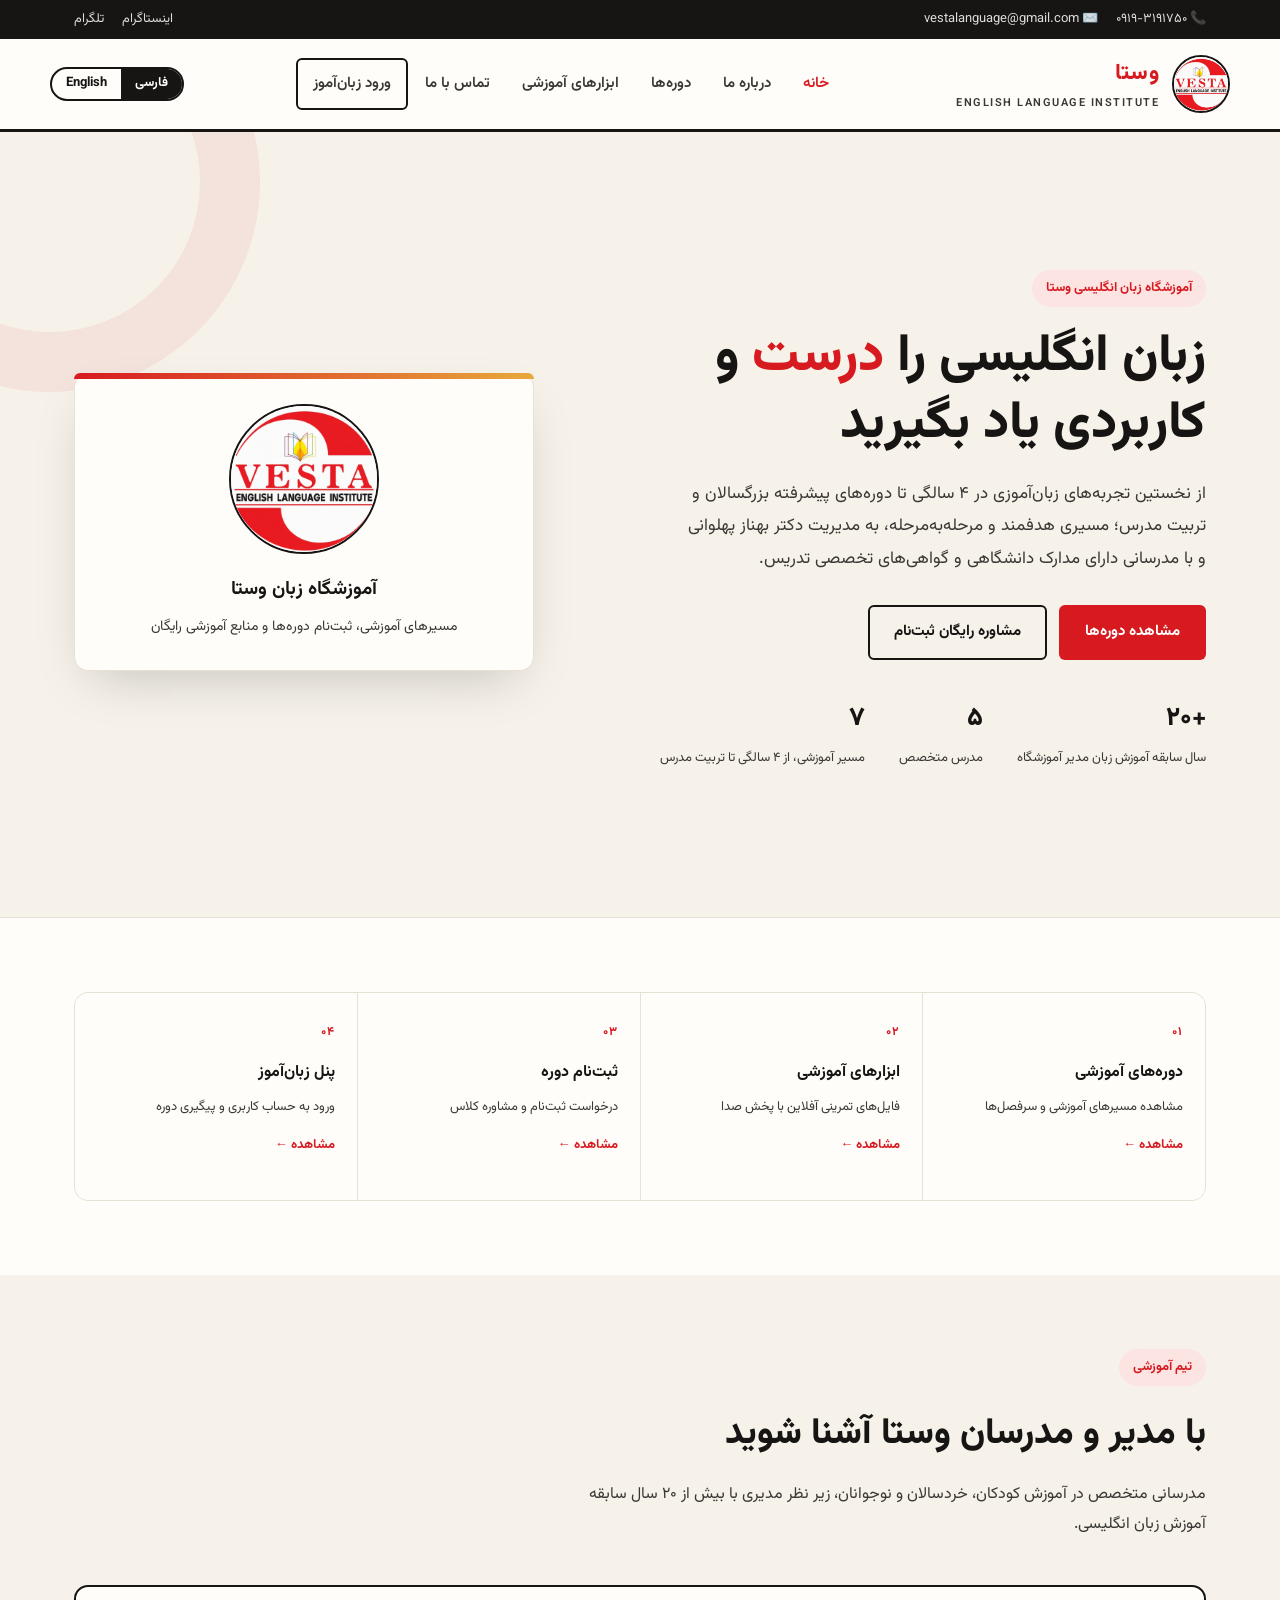
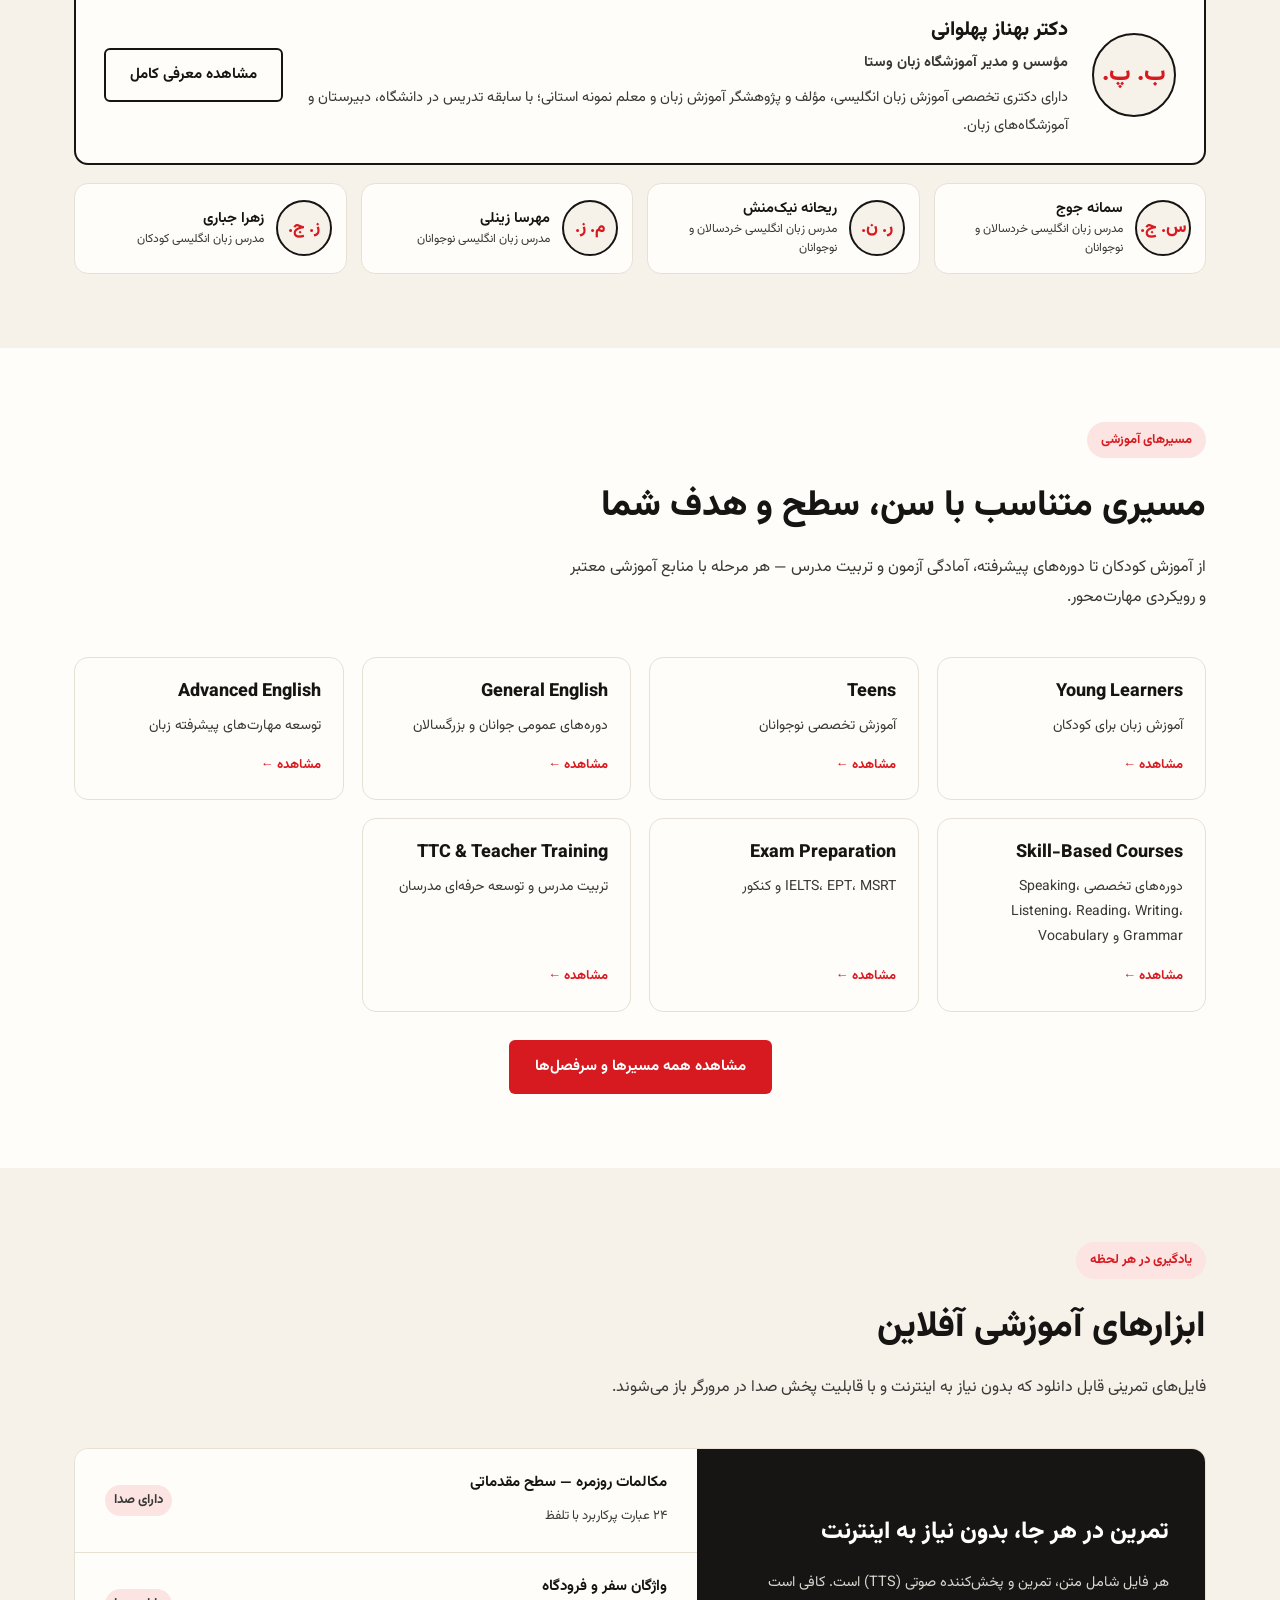
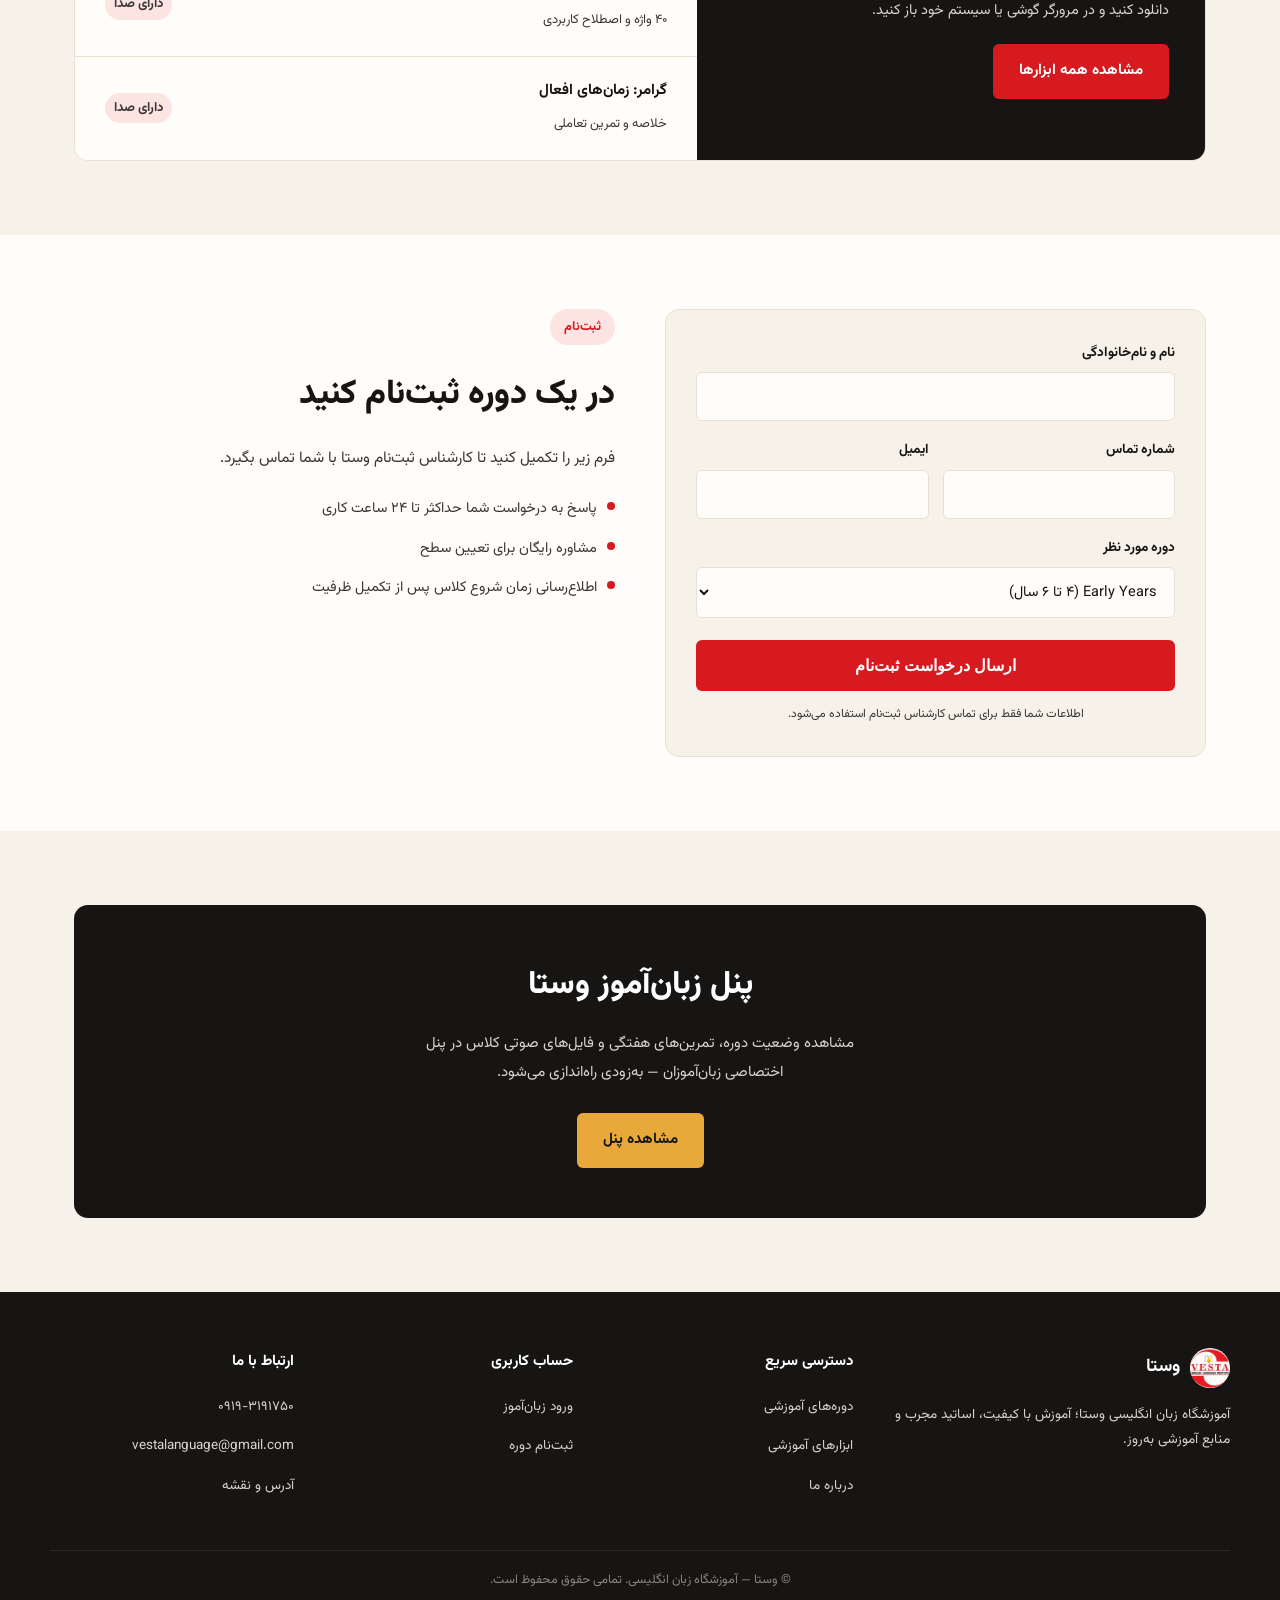
==== commit 5172217c: "Add files via upload" ====
--- a/index.html
+++ b/index.html
@@ -3,7 +3,7 @@
 <head>
 <meta charset="UTF-8">
 <meta name="viewport" content="width=device-width, initial-scale=1.0">
-<meta name="description" content="آموزشگاه زبان وستا — دوره‌های آموزش زبان انگلیسی، کلاس‌های حضوری و آنلاین، ابزارهای آموزشی رایگان" data-i18n-attr="content:k1">
+<meta name="description" content="آموزشگاه زبان وستا — مسیرهای آموزش زبان انگلیسی از ۴ سالگی تا بزرگسالان، آمادگی آزمون، تربیت مدرس و ابزارهای آموزشی رایگان" data-i18n-attr="content:k1">
 <title data-i18n="k5">وستا | آموزشگاه زبان انگلیسی</title>
 <link rel="icon" type="image/webp" href="images/favicon.webp">
 <link rel="preconnect" href="https://fonts.googleapis.com">
@@ -17,7 +17,7 @@
   <div class="wrap">
     <div class="contact-bits">
       <a href="tel:+989193191750" data-i18n="k6">📞 ۰۹۱۹-۳۱۹۱۷۵۰</a>
-      <a href="mailto:info@vesta-institute.com">✉️ info@vesta-institute.com</a>
+      <a href="mailto:vestalanguage@gmail.com">✉️ vestalanguage@gmail.com</a>
     </div>
     <div class="contact-bits">
       <a href="#" data-i18n="k7">اینستاگرام</a>
@@ -61,8 +61,8 @@
       <div class="hero-content">
         <span class="kicker" data-i18n="k15">آموزشگاه زبان انگلیسی وستا</span>
         <h1 data-i18n="k16">زبان انگلیسی را <em>درست</em> و کاربردی یاد بگیرید</h1>
-        <p class="lead" data-i18n="k17">کلاس‌های کم‌نفر زبان انگلیسی با تمرکز ویژه بر کودکان و نوجوانان، به مدیریت دکتر بهناز پهلوانی
-          و با مدرسانی دارای مدارک دانشگاهی و گواهی‌های تخصصی تدریس؛ همراه با ابزارهای آموزشی رایگان برای تمرین در خانه.</p>
+        <p class="lead" data-i18n="k17">از نخستین تجربه‌های زبان‌آموزی در ۴ سالگی تا دوره‌های پیشرفته بزرگسالان و تربیت مدرس؛ مسیری هدفمند و مرحله‌به‌مرحله،
+          به مدیریت دکتر بهناز پهلوانی و با مدرسانی دارای مدارک دانشگاهی و گواهی‌های تخصصی تدریس.</p>
         <div class="btn-row">
           <a href="courses.html" class="btn btn-fill" data-i18n="k18">مشاهده دوره‌ها</a>
           <a href="contact.html" class="btn btn-line" data-i18n="k19">مشاوره رایگان ثبت‌نام</a>
@@ -70,14 +70,14 @@
         <div class="hero-stats">
           <div><strong data-i18n="k20">+۲۰</strong><span data-i18n="k21">سال سابقه آموزش زبان مدیر آموزشگاه</span></div>
           <div><strong data-i18n="k22">۵</strong><span data-i18n="k23">مدرس متخصص</span></div>
-          <div><strong data-i18n="k24">آنلاین و حضوری</strong><span data-i18n="k25">فرمت کلاس‌ها</span></div>
+          <div><strong data-i18n="k24">۷</strong><span data-i18n="k25">مسیر آموزشی، از ۴ سالگی تا تربیت مدرس</span></div>
         </div>
       </div>
 
       <div class="hero-visual">
         <img src="images/vesta-logo.webp" alt="وستا" data-i18n-attr="alt:k4">
         <h3 data-i18n="k26">آموزشگاه زبان وستا</h3>
-        <p data-i18n="k27">مرجع ثبت‌نام دوره‌ها، اخبار کلاس‌ها و منابع آموزشی آنلاین</p>
+        <p data-i18n="k27">مسیرهای آموزشی، ثبت‌نام دوره‌ها و منابع آموزشی رایگان</p>
       </div>
     </div>
   </section>
@@ -88,7 +88,7 @@
         <a href="courses.html" class="quick-card">
           <span class="num" data-i18n="k28">۰۱</span>
           <strong data-i18n="k29">دوره‌های آموزشی</strong>
-          <span data-i18n="k30">مشاهده سرفصل و زمان‌بندی کلاس‌ها</span>
+          <span data-i18n="k30">مشاهده مسیرهای آموزشی و سرفصل‌ها</span>
           <span class="go" data-i18n="k31">مشاهده ←</span>
         </a>
         <a href="tools.html" class="quick-card">
@@ -134,7 +134,7 @@
       <div class="mini-team">
         <a class="mini-card" href="about.html#samaneh-jooj"><div class="avatar sm"><span data-i18n="k48">س. ج.</span><img src="images/teachers/samaneh-jooj.webp" alt="" loading="lazy" onerror="this.remove()"></div><span><strong data-i18n="k49">سمانه جوج</strong><small data-i18n="k50">مدرس زبان انگلیسی خردسالان و نوجوانان</small></span></a>
         <a class="mini-card" href="about.html#reyhaneh-nikmanesh"><div class="avatar sm"><span data-i18n="k51">ر. ن.</span><img src="images/teachers/reyhaneh-nikmanesh.webp" alt="" loading="lazy" onerror="this.remove()"></div><span><strong data-i18n="k52">ریحانه نیک‌منش</strong><small data-i18n="k50">مدرس زبان انگلیسی خردسالان و نوجوانان</small></span></a>
-        <a class="mini-card" href="about.html#mehrsa-zeinali"><div class="avatar sm"><span data-i18n="k53">م. ز.</span><img src="images/teachers/mehrsa-zeinali.webp" alt="" loading="lazy" onerror="this.remove()"></div><span><strong data-i18n="k54">مهرسا زینالی</strong><small data-i18n="k55">مدرس زبان انگلیسی نوجوانان</small></span></a>
+        <a class="mini-card" href="about.html#mehrsa-zeinali"><div class="avatar sm"><span data-i18n="k53">م. ز.</span><img src="images/teachers/mehrsa-zeinali.webp" alt="" loading="lazy" onerror="this.remove()"></div><span><strong data-i18n="k54">مهرسا زینلی</strong><small data-i18n="k55">مدرس زبان انگلیسی نوجوانان</small></span></a>
         <a class="mini-card" href="about.html#zahra-jabari"><div class="avatar sm"><span data-i18n="k56">ز. ج.</span><img src="images/teachers/zahra-jabari.webp" alt="" loading="lazy" onerror="this.remove()"></div><span><strong data-i18n="k57">زهرا جباری</strong><small data-i18n="k58">مدرس زبان انگلیسی کودکان</small></span></a>
       </div>
     </div>
@@ -143,50 +143,49 @@
   <section>
     <div class="wrap">
       <div class="section-head">
-        <span class="kicker" data-i18n="k59">دوره‌های محبوب</span>
-        <h2 data-i18n="k60">دوره‌ای که با هدف شما هم‌خوانی دارد</h2>
-        <p data-i18n="k61">نمونه‌ای از دوره‌های در حال برگزاری — سرفصل کامل در صفحه دوره‌ها قرار می‌گیرد.</p>
-      </div>
-
-      <div class="course-grid">
-        <div class="course-card">
-          <div class="course-top">
-            <span class="course-level" data-i18n="k62">مقدماتی</span>
-            <h3>Foundation A1</h3>
-            <p class="desc" data-i18n="k63">شروع از پایه، مهارت مکالمه و دایره واژگان روزمره برای زبان‌آموزان تازه‌کار.</p>
-          </div>
-          <div class="course-meta">
-            <span data-i18n="k64">مدت دوره: <strong>۱۰ هفته</strong></span>
-            <span data-i18n="k65">ظرفیت: <strong>۸ نفر</strong></span>
-          </div>
-          <div class="course-cta"><a href="courses.html" class="btn btn-line" data-i18n="k66">جزئیات دوره</a></div>
-        </div>
-
-        <div class="course-card">
-          <div class="course-top">
-            <span class="course-level" data-i18n="k67">متوسط</span>
-            <h3>Intermediate B1-B2</h3>
-            <p class="desc" data-i18n="k68">تقویت مکالمه روان، گرامر کاربردی و آمادگی برای آزمون‌های بین‌المللی.</p>
-          </div>
-          <div class="course-meta">
-            <span data-i18n="k69">مدت دوره: <strong>۱۲ هفته</strong></span>
-            <span data-i18n="k70">ظرفیت: <strong>۱۰ نفر</strong></span>
-          </div>
-          <div class="course-cta"><a href="courses.html" class="btn btn-line" data-i18n="k66">جزئیات دوره</a></div>
-        </div>
-
-        <div class="course-card">
-          <div class="course-top">
-            <span class="course-level" data-i18n="k71">آمادگی آزمون</span>
-            <h3>IELTS Preparation</h3>
-            <p class="desc" data-i18n="k72">راهبردهای آزمون آیلتس، تمرین چهار مهارت و شبیه‌سازی جلسات آزمون.</p>
-          </div>
-          <div class="course-meta">
-            <span data-i18n="k73">مدت دوره: <strong>۸ هفته</strong></span>
-            <span data-i18n="k74">ظرفیت: <strong>۶ نفر</strong></span>
-          </div>
-          <div class="course-cta"><a href="courses.html" class="btn btn-line" data-i18n="k66">جزئیات دوره</a></div>
-        </div>
+        <span class="kicker" data-i18n="k59">مسیرهای آموزشی</span>
+        <h2 data-i18n="k60">مسیری متناسب با سن، سطح و هدف شما</h2>
+        <p data-i18n="k61">از آموزش کودکان تا دوره‌های پیشرفته، آمادگی آزمون و تربیت مدرس — هر مرحله با منابع آموزشی معتبر و رویکردی مهارت‌محور.</p>
+      </div>
+      <div class="path-grid">
+        <a class="path-card" href="courses.html#early-years">
+          <strong class="pc-title"><span class="en">Young Learners</span></strong>
+          <span class="pc-desc" data-i18n="k62">آموزش زبان برای کودکان</span>
+          <span class="pc-go" data-i18n="k31">مشاهده ←</span>
+        </a>
+        <a class="path-card" href="courses.html#teens">
+          <strong class="pc-title"><span class="en">Teens</span></strong>
+          <span class="pc-desc" data-i18n="k63">آموزش تخصصی نوجوانان</span>
+          <span class="pc-go" data-i18n="k31">مشاهده ←</span>
+        </a>
+        <a class="path-card" href="courses.html#general">
+          <strong class="pc-title"><span class="en">General English</span></strong>
+          <span class="pc-desc" data-i18n="k64">دوره‌های عمومی جوانان و بزرگسالان</span>
+          <span class="pc-go" data-i18n="k31">مشاهده ←</span>
+        </a>
+        <a class="path-card" href="courses.html#advanced">
+          <strong class="pc-title"><span class="en">Advanced English</span></strong>
+          <span class="pc-desc" data-i18n="k65">توسعه مهارت‌های پیشرفته زبان</span>
+          <span class="pc-go" data-i18n="k31">مشاهده ←</span>
+        </a>
+        <a class="path-card" href="courses.html#skills">
+          <strong class="pc-title"><span class="en">Skill-Based Courses</span></strong>
+          <span class="pc-desc" data-i18n="k66">دوره‌های تخصصی Speaking، Listening، Reading، Writing، Grammar و Vocabulary</span>
+          <span class="pc-go" data-i18n="k31">مشاهده ←</span>
+        </a>
+        <a class="path-card" href="courses.html#ielts">
+          <strong class="pc-title"><span class="en">Exam Preparation</span></strong>
+          <span class="pc-desc" data-i18n="k67">IELTS، EPT، MSRT و کنکور</span>
+          <span class="pc-go" data-i18n="k31">مشاهده ←</span>
+        </a>
+        <a class="path-card" href="courses.html#ttc">
+          <strong class="pc-title"><span class="en">TTC & Teacher Training</span></strong>
+          <span class="pc-desc" data-i18n="k68">تربیت مدرس و توسعه حرفه‌ای مدرسان</span>
+          <span class="pc-go" data-i18n="k31">مشاهده ←</span>
+        </a>
+      </div>
+      <div class="btn-row center" style="margin-top:28px">
+        <a href="courses.html" class="btn btn-fill" data-i18n="k69">مشاهده همه مسیرها و سرفصل‌ها</a>
       </div>
     </div>
   </section>
@@ -194,38 +193,38 @@
   <section class="alt">
     <div class="wrap">
       <div class="section-head">
-        <span class="kicker" data-i18n="k75">یادگیری در هر لحظه</span>
-        <h2 data-i18n="k76">ابزارهای آموزشی آفلاین</h2>
-        <p data-i18n="k77">فایل‌های تمرینی قابل دانلود که بدون نیاز به اینترنت و با قابلیت پخش صدا در مرورگر باز می‌شوند.</p>
+        <span class="kicker" data-i18n="k70">یادگیری در هر لحظه</span>
+        <h2 data-i18n="k71">ابزارهای آموزشی آفلاین</h2>
+        <p data-i18n="k72">فایل‌های تمرینی قابل دانلود که بدون نیاز به اینترنت و با قابلیت پخش صدا در مرورگر باز می‌شوند.</p>
       </div>
 
       <div class="tools-panel">
         <div class="tools-side">
-          <h3 data-i18n="k78">تمرین در هر جا، بدون نیاز به اینترنت</h3>
-          <p data-i18n="k79">هر فایل شامل متن، تمرین و پخش‌کننده صوتی (TTS) است. کافی است دانلود کنید و در مرورگر گوشی یا سیستم خود باز کنید.</p>
-          <a href="tools.html" class="btn btn-fill" data-i18n="k80">مشاهده همه ابزارها</a>
+          <h3 data-i18n="k73">تمرین در هر جا، بدون نیاز به اینترنت</h3>
+          <p data-i18n="k74">هر فایل شامل متن، تمرین و پخش‌کننده صوتی (TTS) است. کافی است دانلود کنید و در مرورگر گوشی یا سیستم خود باز کنید.</p>
+          <a href="tools.html" class="btn btn-fill" data-i18n="k75">مشاهده همه ابزارها</a>
         </div>
         <div class="tool-list">
           <div class="tool-row">
             <div>
-              <strong data-i18n="k81">مکالمات روزمره — سطح مقدماتی</strong>
-              <span data-i18n="k82">۲۴ عبارت پرکاربرد با تلفظ</span>
-            </div>
-            <span class="tag-audio" data-i18n="k83">دارای صدا</span>
+              <strong data-i18n="k76">مکالمات روزمره — سطح مقدماتی</strong>
+              <span data-i18n="k77">۲۴ عبارت پرکاربرد با تلفظ</span>
+            </div>
+            <span class="tag-audio" data-i18n="k78">دارای صدا</span>
           </div>
           <div class="tool-row">
             <div>
-              <strong data-i18n="k84">واژگان سفر و فرودگاه</strong>
-              <span data-i18n="k85">۴۰ واژه و اصطلاح کاربردی</span>
-            </div>
-            <span class="tag-audio" data-i18n="k83">دارای صدا</span>
+              <strong data-i18n="k79">واژگان سفر و فرودگاه</strong>
+              <span data-i18n="k80">۴۰ واژه و اصطلاح کاربردی</span>
+            </div>
+            <span class="tag-audio" data-i18n="k78">دارای صدا</span>
           </div>
           <div class="tool-row">
             <div>
-              <strong data-i18n="k86">گرامر: زمان‌های افعال</strong>
-              <span data-i18n="k87">خلاصه و تمرین تعاملی</span>
-            </div>
-            <span class="tag-audio" data-i18n="k83">دارای صدا</span>
+              <strong data-i18n="k81">گرامر: زمان‌های افعال</strong>
+              <span data-i18n="k82">خلاصه و تمرین تعاملی</span>
+            </div>
+            <span class="tag-audio" data-i18n="k78">دارای صدا</span>
           </div>
         </div>
       </div>
@@ -236,42 +235,50 @@
     <div class="wrap">
       <div class="reg-wrap">
         <div class="reg-info">
-          <span class="kicker" data-i18n="k88">ثبت‌نام</span>
-          <h2 data-i18n="k89">در یک دوره ثبت‌نام کنید</h2>
-          <p data-i18n="k90">فرم زیر را تکمیل کنید تا کارشناس ثبت‌نام وستا با شما تماس بگیرد.</p>
+          <span class="kicker" data-i18n="k83">ثبت‌نام</span>
+          <h2 data-i18n="k84">در یک دوره ثبت‌نام کنید</h2>
+          <p data-i18n="k85">فرم زیر را تکمیل کنید تا کارشناس ثبت‌نام وستا با شما تماس بگیرد.</p>
           <ul class="reg-points">
-            <li data-i18n="k91">پاسخ به درخواست شما حداکثر تا ۲۴ ساعت کاری</li>
-            <li data-i18n="k92">مشاوره رایگان برای تعیین سطح</li>
-            <li data-i18n="k93">اطلاع‌رسانی زمان شروع کلاس پس از تکمیل ظرفیت</li>
+            <li data-i18n="k86">پاسخ به درخواست شما حداکثر تا ۲۴ ساعت کاری</li>
+            <li data-i18n="k87">مشاوره رایگان برای تعیین سطح</li>
+            <li data-i18n="k88">اطلاع‌رسانی زمان شروع کلاس پس از تکمیل ظرفیت</li>
           </ul>
         </div>
 
         <form class="reg-form" id="registerForm">
           <div class="field">
-            <label for="fullname" data-i18n="k94">نام و نام‌خانوادگی</label>
+            <label for="fullname" data-i18n="k89">نام و نام‌خانوادگی</label>
             <input type="text" id="fullname" name="fullname" required>
           </div>
           <div class="field-row">
             <div class="field">
-              <label for="phone" data-i18n="k95">شماره تماس</label>
+              <label for="phone" data-i18n="k90">شماره تماس</label>
               <input type="tel" id="phone" name="phone" required>
             </div>
             <div class="field">
-              <label for="email" data-i18n="k96">ایمیل</label>
+              <label for="email" data-i18n="k91">ایمیل</label>
               <input type="email" id="email" name="email">
             </div>
           </div>
           <div class="field">
-            <label for="course" data-i18n="k97">دوره مورد نظر</label>
+            <label for="course" data-i18n="k92">دوره مورد نظر</label>
             <select id="course" name="course">
-              <option data-i18n="k98">Foundation A1 — مقدماتی</option>
-              <option data-i18n="k99">Intermediate B1-B2 — متوسط</option>
-              <option data-i18n="k100">IELTS Preparation — آمادگی آزمون</option>
-              <option data-i18n="k101">هنوز مشخص نیست — نیاز به مشاوره دارم</option>
+              <option data-i18n="k93">Early Years (۴ تا ۶ سال)</option>
+              <option data-i18n="k94">Primary English — Family and Friends</option>
+              <option data-i18n="k95">Teens — Connect</option>
+              <option data-i18n="k96">General English — Four Corners</option>
+              <option data-i18n="k97">Advanced English — Passages</option>
+              <option data-i18n="k98">دوره‌های تک‌مهارتی (Skill-Based)</option>
+              <option data-i18n="k99">IELTS Preparation</option>
+              <option data-i18n="k100">EPT و MSRT</option>
+              <option data-i18n="k101">زبان انگلیسی کنکور</option>
+              <option data-i18n="k102">TTC — تربیت مدرس</option>
+              <option data-i18n="k103">TKT Preparation</option>
+              <option data-i18n="k104">هنوز مشخص نیست — نیاز به مشاوره دارم</option>
             </select>
           </div>
-          <button type="submit" class="btn btn-fill" data-i18n="k102">ارسال درخواست ثبت‌نام</button>
-          <p class="form-note" data-i18n="k103">اطلاعات شما فقط برای تماس کارشناس ثبت‌نام استفاده می‌شود.</p>
+          <button type="submit" class="btn btn-fill" data-i18n="k105">ارسال درخواست ثبت‌نام</button>
+          <p class="form-note" data-i18n="k106">اطلاعات شما فقط برای تماس کارشناس ثبت‌نام استفاده می‌شود.</p>
         </form>
       </div>
     </div>
@@ -280,9 +287,9 @@
   <section class="alt">
     <div class="wrap">
       <div class="portal-box">
-        <h2 data-i18n="k104">پنل زبان‌آموز وستا</h2>
-        <p data-i18n="k105">مشاهده وضعیت دوره، تمرین‌های هفتگی و فایل‌های صوتی کلاس در پنل اختصاصی زبان‌آموزان — به‌زودی راه‌اندازی می‌شود.</p>
-        <a href="login.html" class="btn btn-fill" data-i18n="k106">مشاهده پنل</a>
+        <h2 data-i18n="k107">پنل زبان‌آموز وستا</h2>
+        <p data-i18n="k108">مشاهده وضعیت دوره، تمرین‌های هفتگی و فایل‌های صوتی کلاس در پنل اختصاصی زبان‌آموزان — به‌زودی راه‌اندازی می‌شود.</p>
+        <a href="login.html" class="btn btn-fill" data-i18n="k109">مشاهده پنل</a>
       </div>
     </div>
   </section>
@@ -296,10 +303,10 @@
         <img src="images/vesta-logo.webp" alt="وستا" data-i18n-attr="alt:k4">
         <strong data-i18n="k4">وستا</strong>
       </div>
-      <p data-i18n="k107">آموزشگاه زبان انگلیسی وستا؛ آموزش با کیفیت، اساتید مجرب و منابع آموزشی به‌روز.</p>
+      <p data-i18n="k110">آموزشگاه زبان انگلیسی وستا؛ آموزش با کیفیت، اساتید مجرب و منابع آموزشی به‌روز.</p>
     </div>
     <div>
-      <h4 data-i18n="k108">دسترسی سریع</h4>
+      <h4 data-i18n="k111">دسترسی سریع</h4>
       <ul>
         <li><a href="courses.html" data-i18n="k29">دوره‌های آموزشی</a></li>
         <li><a href="tools.html" data-i18n="k12">ابزارهای آموزشی</a></li>
@@ -307,22 +314,22 @@
       </ul>
     </div>
     <div>
-      <h4 data-i18n="k109">حساب کاربری</h4>
+      <h4 data-i18n="k112">حساب کاربری</h4>
       <ul>
         <li><a href="login.html" data-i18n="k14">ورود زبان‌آموز</a></li>
         <li><a href="contact.html#register" data-i18n="k35">ثبت‌نام دوره</a></li>
       </ul>
     </div>
     <div>
-      <h4 data-i18n="k110">ارتباط با ما</h4>
+      <h4 data-i18n="k113">ارتباط با ما</h4>
       <ul>
-        <li><a href="tel:+989193191750" data-i18n="k111">۰۹۱۹-۳۱۹۱۷۵۰</a></li>
-        <li><a href="mailto:info@vesta-institute.com">info@vesta-institute.com</a></li>
-        <li><a href="contact.html" data-i18n="k112">آدرس و نقشه</a></li>
+        <li><a href="tel:+989193191750" data-i18n="k114">۰۹۱۹-۳۱۹۱۷۵۰</a></li>
+        <li><a href="mailto:vestalanguage@gmail.com">vestalanguage@gmail.com</a></li>
+        <li><a href="contact.html" data-i18n="k115">آدرس و نقشه</a></li>
       </ul>
     </div>
   </div>
-  <div class="copyright" data-i18n="k113">© وستا — آموزشگاه زبان انگلیسی. تمامی حقوق محفوظ است.</div>
+  <div class="copyright" data-i18n="k116">© وستا — آموزشگاه زبان انگلیسی. تمامی حقوق محفوظ است.</div>
 </footer>
 
 <script src="lang.js"></script>
--- a/style.css
+++ b/style.css
@@ -536,3 +536,90 @@
   .lang-switch button{padding:4px 11px;font-size:12.5px}
   .teacher-card{padding:20px}
 }
+
+
+/* ====================================================================
+   v3 additions — learning pathways, tracks, CEFR, why-vesta
+   ==================================================================== */
+section[id]{scroll-margin-top:96px}
+.en{direction:ltr;unicode-bidi:isolate}
+.center-h{text-align:center;font-size:22px;font-weight:800;margin:34px 0 8px}
+.center-p{text-align:center;max-width:720px;margin:0 auto 18px;color:var(--ink-soft)}
+.btn-row.center{justify-content:center}
+.why-title{font-size:20px;font-weight:800;margin:6px 0 18px}
+
+.path-grid{display:grid;grid-template-columns:repeat(auto-fit,minmax(230px,1fr));gap:18px}
+.path-card{
+  display:flex;flex-direction:column;gap:8px;padding:22px;
+  background:var(--paper);border:1px solid var(--line);border-radius:var(--radius-m);
+  transition:border-color .15s,transform .15s;
+}
+.path-card:hover{border-color:var(--red);transform:translateY(-2px)}
+.path-card .pc-title{font-size:18px;font-weight:800;color:var(--ink);line-height:1.4}
+.path-card .pc-desc{font-size:14px;color:var(--ink-soft);line-height:1.8}
+.path-card .pc-go{margin-top:auto;padding-top:6px;color:var(--red);font-size:13px;font-weight:700}
+.path-cta{text-align:center;margin-top:36px}
+.path-cta p{color:var(--ink-soft);margin-bottom:16px}
+
+.tagline{font-size:17px;font-weight:800;color:var(--red);margin:4px 0 14px}
+.track{display:grid;grid-template-columns:1.5fr 1fr;gap:44px;align-items:start}
+.track-main h2{font-size:30px;font-weight:800;line-height:1.4;margin:12px 0 6px}
+.track-main p{font-size:15.5px;color:var(--ink-soft);margin-bottom:12px}
+.track-main h4{font-size:15px;font-weight:800;margin:22px 0 10px;color:var(--ink)}
+.track-side{
+  position:sticky;top:96px;padding:26px;
+  background:var(--paper);border:2px solid var(--ink);border-radius:var(--radius-m);
+}
+.track-side .btn{width:100%;text-align:center;justify-content:center}
+.slogan{font-size:17px;font-weight:800;line-height:1.55;margin-bottom:16px}
+.slogan::before{content:'';display:block;width:34px;height:3px;background:var(--red);margin-bottom:12px}
+.facts{margin:0 0 20px}
+.facts > div{padding:10px 0;border-bottom:1px solid var(--line)}
+.facts > div:last-child{border-bottom:0}
+.facts dt{font-size:12.5px;font-weight:700;color:var(--ink-soft);margin-bottom:5px}
+.facts dd{margin:0;font-size:14.5px;font-weight:600}
+.checks li{position:relative;padding-inline-start:26px;margin-bottom:8px;font-size:15px;color:var(--ink-soft)}
+.checks li::before{content:'✓';position:absolute;inset-inline-start:0;color:var(--red);font-weight:800}
+.note-box{margin-top:22px;padding:18px 20px;background:var(--sand);border-inline-start:4px solid var(--red);border-radius:10px}
+.alt .note-box{background:var(--paper)}
+.note-box h4{margin:0 0 6px !important}
+.note-box p{margin:0 !important}
+.modules{display:grid;grid-template-columns:repeat(2,1fr);gap:12px;margin:6px 0 4px}
+.module{padding:14px 16px;background:var(--paper);border:1px solid var(--line);border-radius:12px}
+.alt .module{background:#fff}
+.module .mnum{display:block;font-size:12px;font-weight:800;color:var(--red)}
+.module strong{display:block;font-size:15px;line-height:1.5}
+.module small{display:block;font-size:12.5px;color:var(--ink-soft);line-height:1.7;margin-top:3px}
+
+.cefr{display:flex;align-items:stretch;justify-content:center;gap:10px;margin:8px 0 10px}
+.cefr-step{flex:1;min-width:0;text-align:center;padding:18px 8px;background:var(--paper);border:2px solid var(--ink);border-radius:var(--radius-m)}
+.cefr-step b{display:block;font-size:24px;font-weight:800;color:var(--red);line-height:1.3}
+.cefr-step > span{display:block;font-size:12.5px;color:var(--ink-soft);line-height:1.5;margin-top:4px}
+.cefr-arrow{align-self:center;font-weight:800;color:var(--ink-soft)}
+.cefr-arrow::before{content:'→'}
+html[dir="rtl"] .cefr-arrow::before{content:'←'}
+.quote{max-width:720px;margin:6px auto 22px;text-align:center;font-size:16px;font-weight:600;color:var(--ink-soft)}
+.skill-focus{font-size:12.5px;font-weight:700;color:var(--red);margin-bottom:8px;direction:ltr;text-align:start}
+html[dir="rtl"] .skill-focus{text-align:right}
+
+.philosophy{margin-top:30px;padding:44px 30px;text-align:center;background:var(--ink);color:#fff;border-radius:var(--radius-m)}
+.philosophy small{display:block;font-size:13px;letter-spacing:2px;text-transform:uppercase;color:#cfc8bb;margin-bottom:14px}
+.philosophy strong{display:block;font-size:26px;font-weight:800;line-height:1.55}
+.philosophy strong:nth-of-type(2){color:#ff8f8f}
+.philosophy p{margin-top:18px;color:#d8d2c6;font-size:15px}
+
+@media (max-width:960px){
+  .track{grid-template-columns:1fr;gap:26px}
+  .track-side{position:static}
+  .track-main h2{font-size:25px}
+}
+@media (max-width:760px){
+  .cefr{flex-direction:column}
+  html[dir] .cefr-arrow::before{content:'↓'}
+}
+@media (max-width:560px){
+  .modules{grid-template-columns:1fr}
+  .philosophy strong{font-size:21px}
+}
+.btn-row.center{display:flex;justify-content:center;flex-wrap:wrap;gap:12px}
+.path-cta .tagline{color:var(--red);font-size:19px;margin-bottom:6px}
